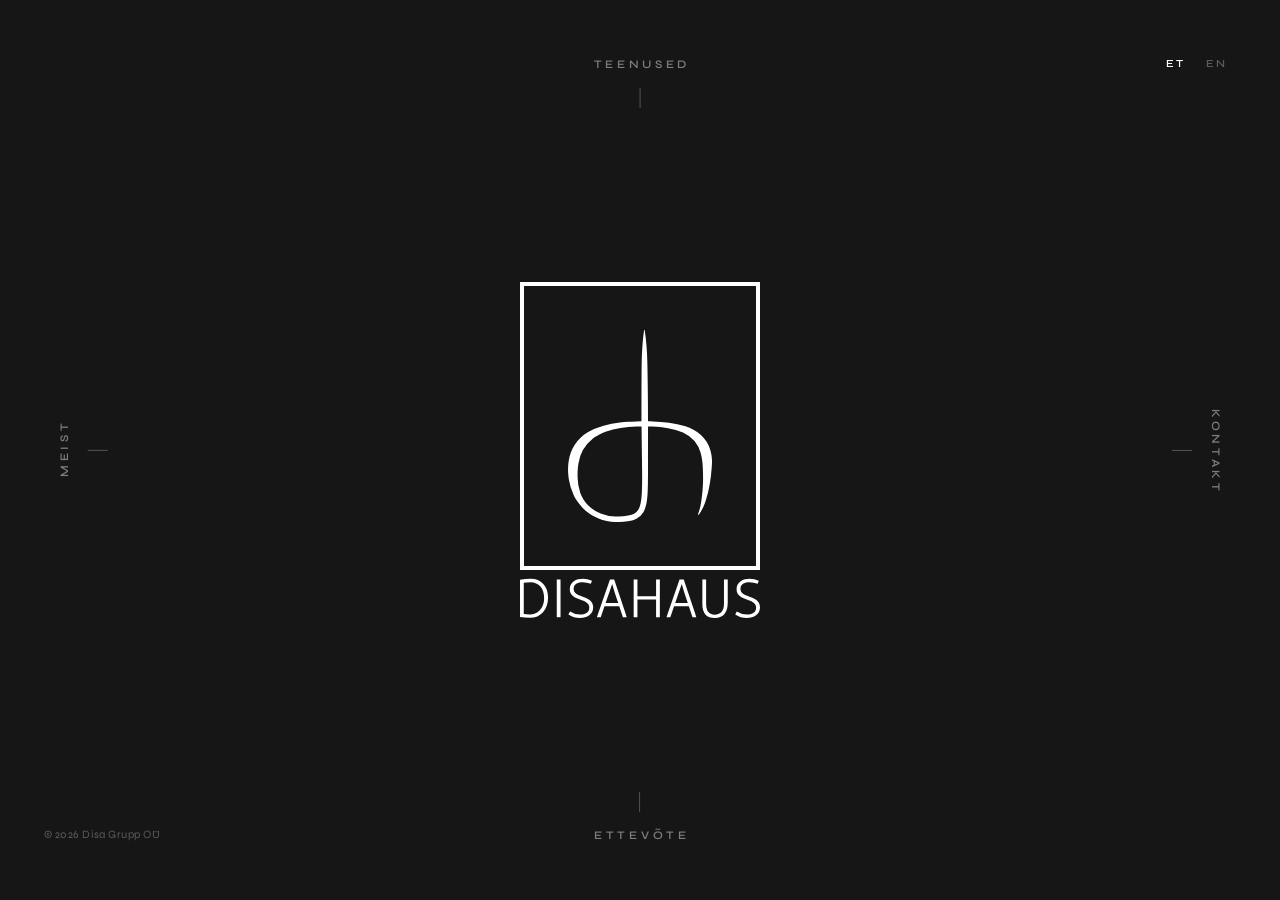
==== index.html @ 63eaeb0c "deploy: disahaus/disahaus-html@aef06e066f032104f80358aa77a74ebd83783faa" ====
<!DOCTYPE html><html lang="et" style="--font-display:&#34;Syne Variable&#34;, &#34;Syne&#34;, sans-serif;--font-heading-weight:600;--font-scale:0.96"> <head><script>(function(){const GTM_ID = "GTM-TJMHKR9";

          (function (w, d, s, l, i) {
            w[l] = w[l] || [];
            w[l].push({ "gtm.start": new Date().getTime(), event: "gtm.js" });
            var f = d.getElementsByTagName(s)[0],
              j = d.createElement(s),
              dl = l != "dataLayer" ? "&l=" + l : "";
            j.async = true;
            j.src = "https://www.googletagmanager.com/gtm.js?id=" + i + dl;
            f.parentNode.insertBefore(j, f);
          })(window, document, "script", "dataLayer", GTM_ID);
        })();</script><meta charset="UTF-8"><meta name="viewport" content="width=device-width, initial-scale=1"><title>Disahaus</title><meta name="description" content="Disahaus loob ruume, kus on hea elada ja töötada."><link rel="canonical" href="https://disahaus.ee/"><link rel="alternate" hreflang="et" href="https://disahaus.ee/"><link rel="alternate" hreflang="en" href="https://disahaus.ee/en/"><link rel="alternate" hreflang="x-default" href="https://disahaus.ee/"><meta name="theme-color" content="#161616"><link rel="icon" href="/favicon.ico" sizes="any"><link rel="apple-touch-icon" href="/apple-touch-icon.png"><link rel="manifest" href="/site.webmanifest"><!-- Link previews (Slack, WhatsApp, LinkedIn, X, …) --><meta property="og:type" content="website"><meta property="og:site_name" content="Disahaus"><meta property="og:title" content="Disahaus"><meta property="og:description" content="Disahaus loob ruume, kus on hea elada ja töötada."><meta property="og:url" content="https://disahaus.ee/"><meta property="og:locale" content="et_EE"><meta property="og:locale:alternate" content="en_US"><meta property="og:image" content="https://disahaus.ee/og-image.jpg"><meta property="og:image:width" content="1200"><meta property="og:image:height" content="630"><meta property="og:image:alt" content="Disahausi logo tumedal hõljuval kuubil"><meta name="twitter:card" content="summary_large_image"><script type="application/ld+json">{"@context":"https://schema.org","@type":"Organization","name":"Disahaus","legalName":"Disa Grupp OÜ","description":"Disahaus loob ruume, kus on hea elada ja töötada.","url":"https://disahaus.ee/","logo":"https://disahaus.ee/icon-512.png","email":"info@disahaus.ee","telephone":"+372 5919 7077","foundingDate":"2017","address":{"@type":"PostalAddress","addressCountry":"EE"},"identifier":{"@type":"PropertyValue","propertyID":"Estonian Business Register code","value":"14190518"}}</script><meta name="generator" content="Astro v5.7.4"><link rel="stylesheet" href="/_astro/index.DnVBqTei.css"></head> <body> <noscript> <iframe src="https://www.googletagmanager.com/ns.html?id=GTM-TJMHKR9" height="0" width="0" style="display:none;visibility:hidden"></iframe> </noscript>  <style>astro-island,astro-slot,astro-static-slot{display:contents}</style><script>(()=>{var e=async t=>{await(await t())()};(self.Astro||(self.Astro={})).load=e;window.dispatchEvent(new Event("astro:load"));})();;(()=>{var A=Object.defineProperty;var g=(i,o,a)=>o in i?A(i,o,{enumerable:!0,configurable:!0,writable:!0,value:a}):i[o]=a;var d=(i,o,a)=>g(i,typeof o!="symbol"?o+"":o,a);{let i={0:t=>m(t),1:t=>a(t),2:t=>new RegExp(t),3:t=>new Date(t),4:t=>new Map(a(t)),5:t=>new Set(a(t)),6:t=>BigInt(t),7:t=>new URL(t),8:t=>new Uint8Array(t),9:t=>new Uint16Array(t),10:t=>new Uint32Array(t),11:t=>1/0*t},o=t=>{let[l,e]=t;return l in i?i[l](e):void 0},a=t=>t.map(o),m=t=>typeof t!="object"||t===null?t:Object.fromEntries(Object.entries(t).map(([l,e])=>[l,o(e)]));class y extends HTMLElement{constructor(){super(...arguments);d(this,"Component");d(this,"hydrator");d(this,"hydrate",async()=>{var b;if(!this.hydrator||!this.isConnected)return;let e=(b=this.parentElement)==null?void 0:b.closest("astro-island[ssr]");if(e){e.addEventListener("astro:hydrate",this.hydrate,{once:!0});return}let c=this.querySelectorAll("astro-slot"),n={},h=this.querySelectorAll("template[data-astro-template]");for(let r of h){let s=r.closest(this.tagName);s!=null&&s.isSameNode(this)&&(n[r.getAttribute("data-astro-template")||"default"]=r.innerHTML,r.remove())}for(let r of c){let s=r.closest(this.tagName);s!=null&&s.isSameNode(this)&&(n[r.getAttribute("name")||"default"]=r.innerHTML)}let p;try{p=this.hasAttribute("props")?m(JSON.parse(this.getAttribute("props"))):{}}catch(r){let s=this.getAttribute("component-url")||"<unknown>",v=this.getAttribute("component-export");throw v&&(s+=` (export ${v})`),console.error(`[hydrate] Error parsing props for component ${s}`,this.getAttribute("props"),r),r}let u;await this.hydrator(this)(this.Component,p,n,{client:this.getAttribute("client")}),this.removeAttribute("ssr"),this.dispatchEvent(new CustomEvent("astro:hydrate"))});d(this,"unmount",()=>{this.isConnected||this.dispatchEvent(new CustomEvent("astro:unmount"))})}disconnectedCallback(){document.removeEventListener("astro:after-swap",this.unmount),document.addEventListener("astro:after-swap",this.unmount,{once:!0})}connectedCallback(){if(!this.hasAttribute("await-children")||document.readyState==="interactive"||document.readyState==="complete")this.childrenConnectedCallback();else{let e=()=>{document.removeEventListener("DOMContentLoaded",e),c.disconnect(),this.childrenConnectedCallback()},c=new MutationObserver(()=>{var n;((n=this.lastChild)==null?void 0:n.nodeType)===Node.COMMENT_NODE&&this.lastChild.nodeValue==="astro:end"&&(this.lastChild.remove(),e())});c.observe(this,{childList:!0}),document.addEventListener("DOMContentLoaded",e)}}async childrenConnectedCallback(){let e=this.getAttribute("before-hydration-url");e&&await import(e),this.start()}async start(){let e=JSON.parse(this.getAttribute("opts")),c=this.getAttribute("client");if(Astro[c]===void 0){window.addEventListener(`astro:${c}`,()=>this.start(),{once:!0});return}try{await Astro[c](async()=>{let n=this.getAttribute("renderer-url"),[h,{default:p}]=await Promise.all([import(this.getAttribute("component-url")),n?import(n):()=>()=>{}]),u=this.getAttribute("component-export")||"default";if(!u.includes("."))this.Component=h[u];else{this.Component=h;for(let f of u.split("."))this.Component=this.Component[f]}return this.hydrator=p,this.hydrate},e,this)}catch(n){console.error(`[astro-island] Error hydrating ${this.getAttribute("component-url")}`,n)}}attributeChangedCallback(){this.hydrate()}}d(y,"observedAttributes",["props"]),customElements.get("astro-island")||customElements.define("astro-island",y)}})();</script><astro-island uid="Z2oBciY" prefix="v0" component-url="/_astro/FrontPageScreen.B-1wDxOH.js" component-export="default" renderer-url="/_astro/client.CMBgocMA.js" props="{&quot;locale&quot;:[0,&quot;et&quot;]}" ssr client="load" opts="{&quot;name&quot;:&quot;FrontPageScreen&quot;,&quot;value&quot;:true}" await-children><div class="stage"><canvas style="cursor:default;" class="stage__canvas" aria-hidden="true"></canvas><!----><div class="sr-only"><h1>Disahaus</h1><!--[--><section id="face-services"><h2>Teenused</h2><!--[--><!--[--><p>Peatselt tulekul.</p><!--]--><!--]--></section><section id="face-about"><h2>Meist</h2><!--[--><!--[--><p>Disahaus loob ruume, kus on hea elada ja töötada.</p><!--]--><!--]--></section><section id="face-contact"><h2>Kontakt</h2><!--[--><!--[--><p><a href="mailto:info@disahaus.ee">info@disahaus.ee</a></p><!--]--><!--[--><p><a href="tel:+37259197077">+372 5919 7077</a></p><!--]--><!--]--></section><section id="face-company"><h2>Ettevõte</h2><!--[--><!--[--><p>Disa Grupp OÜ</p><!--]--><!--[--><p>Registrikood 14190518</p><!--]--><!--[--><p>Asutatud 2017 · Eesti</p><!--]--><!--]--></section><!--]--></div><nav class="ui" aria-label="Peamenüü"><!--[--><button type="button" class="ui__item--top ui__item" aria-pressed="false" aria-controls="face-services"><span class="ui__label">Teenused</span></button><button type="button" class="ui__item--left ui__item" aria-pressed="false" aria-controls="face-about"><span class="ui__label">Meist</span></button><button type="button" class="ui__item--right ui__item" aria-pressed="false" aria-controls="face-contact"><span class="ui__label">Kontakt</span></button><button type="button" class="ui__item--bottom ui__item" aria-pressed="false" aria-controls="face-company"><span class="ui__label">Ettevõte</span></button><!--]--></nav><nav class="lang" aria-label="Keel"><!--[--><a class="is-active lang__item" href="/" hreflang="et" lang="et" aria-current="true">ET</a><a class="lang__item" href="/en/" hreflang="en" lang="en">EN</a><!--]--></nav><div class="time" role="group" aria-label="Kellaaeg"><!--[--><button type="button" class="time__item" aria-pressed="false" aria-label="Hommik" title="Hommik"><svg viewBox="0 0 24 24" aria-hidden="true"><path d="M3 18.5H21"></path><path d="M7.5 18.5A4.5 4.5 0 0 1 16.5 18.5M12 5V11M9.5 7.5L12 5L14.5 7.5"></path></svg></button><button type="button" class="time__item" aria-pressed="false" aria-label="Keskpäev" title="Keskpäev"><svg viewBox="0 0 24 24" aria-hidden="true"><path d="M3 18.5H21"></path><path d="M12 6.5A4 4 0 1 1 11.99 6.5Z"></path></svg></button><button type="button" class="time__item" aria-pressed="false" aria-label="Õhtu" title="Õhtu"><svg viewBox="0 0 24 24" aria-hidden="true"><path d="M3 18.5H21"></path><path d="M7.5 18.5A4.5 4.5 0 0 1 16.5 18.5M12 5V11M9.5 8.5L12 11L14.5 8.5"></path></svg></button><button type="button" class="is-active time__item" aria-pressed="true" aria-label="Öö" title="Öö"><svg viewBox="0 0 24 24" aria-hidden="true"><path d="M3 18.5H21"></path><path d="M14 5.5A5 5 0 1 0 17.5 13.5A4 4 0 0 1 14 5.5Z"></path></svg></button><!--]--></div><p class="ui__copyright">© 2026 Disa Grupp OÜ</p></div><!--astro:end--></astro-island>  </body></html>
---- _astro/index.DnVBqTei.css ----
@charset "UTF-8";@font-face{font-family:Syne Variable;font-style:normal;font-display:swap;font-weight:400 800;src:url(/_astro/syne-greek-wght-normal.5tOOQDeJ.woff2) format("woff2-variations");unicode-range:U+0370-0377,U+037A-037F,U+0384-038A,U+038C,U+038E-03A1,U+03A3-03FF}@font-face{font-family:Syne Variable;font-style:normal;font-display:swap;font-weight:400 800;src:url(/_astro/syne-latin-ext-wght-normal.JjI8ZrW1.woff2) format("woff2-variations");unicode-range:U+0100-02BA,U+02BD-02C5,U+02C7-02CC,U+02CE-02D7,U+02DD-02FF,U+0304,U+0308,U+0329,U+1D00-1DBF,U+1E00-1E9F,U+1EF2-1EFF,U+2020,U+20A0-20AB,U+20AD-20C0,U+2113,U+2C60-2C7F,U+A720-A7FF}@font-face{font-family:Syne Variable;font-style:normal;font-display:swap;font-weight:400 800;src:url(/_astro/syne-latin-wght-normal.BVsvWWA4.woff2) format("woff2-variations");unicode-range:U+0000-00FF,U+0131,U+0152-0153,U+02BB-02BC,U+02C6,U+02DA,U+02DC,U+0304,U+0308,U+0329,U+2000-206F,U+20AC,U+2122,U+2191,U+2193,U+2212,U+2215,U+FEFF,U+FFFD}/*! tailwindcss v4.1.4 | MIT License | https://tailwindcss.com */@layer properties{@supports (((-webkit-hyphens:none)) and (not (margin-trim:inline))) or ((-moz-orient:inline) and (not (color:rgb(from red r g b)))){*,:before,:after,::backdrop{--tw-rotate-x:initial;--tw-rotate-y:initial;--tw-rotate-z:initial;--tw-skew-x:initial;--tw-skew-y:initial;--tw-border-style:solid;--tw-shadow:0 0 #0000;--tw-shadow-color:initial;--tw-shadow-alpha:100%;--tw-inset-shadow:0 0 #0000;--tw-inset-shadow-color:initial;--tw-inset-shadow-alpha:100%;--tw-ring-color:initial;--tw-ring-shadow:0 0 #0000;--tw-inset-ring-color:initial;--tw-inset-ring-shadow:0 0 #0000;--tw-ring-inset:initial;--tw-ring-offset-width:0px;--tw-ring-offset-color:#fff;--tw-ring-offset-shadow:0 0 #0000;--tw-outline-style:solid;--tw-blur:initial;--tw-brightness:initial;--tw-contrast:initial;--tw-grayscale:initial;--tw-hue-rotate:initial;--tw-invert:initial;--tw-opacity:initial;--tw-saturate:initial;--tw-sepia:initial;--tw-drop-shadow:initial;--tw-drop-shadow-color:initial;--tw-drop-shadow-alpha:100%;--tw-drop-shadow-size:initial;--tw-ease:initial}}}@layer theme{:root,:host{--font-sans:ui-sans-serif,system-ui,sans-serif,"Apple Color Emoji","Segoe UI Emoji","Segoe UI Symbol","Noto Color Emoji";--font-mono:ui-monospace,SFMono-Regular,Menlo,Monaco,Consolas,"Liberation Mono","Courier New",monospace;--ease-out:cubic-bezier(0,0,.2,1);--default-transition-duration:.15s;--default-transition-timing-function:cubic-bezier(.4,0,.2,1);--default-font-family:var(--font-sans);--default-mono-font-family:var(--font-mono)}}@layer base{*,:after,:before,::backdrop{box-sizing:border-box;border:0 solid;margin:0;padding:0}::file-selector-button{box-sizing:border-box;border:0 solid;margin:0;padding:0}html,:host{-webkit-text-size-adjust:100%;tab-size:4;line-height:1.5;font-family:var(--default-font-family,ui-sans-serif,system-ui,sans-serif,"Apple Color Emoji","Segoe UI Emoji","Segoe UI Symbol","Noto Color Emoji");font-feature-settings:var(--default-font-feature-settings,normal);font-variation-settings:var(--default-font-variation-settings,normal);-webkit-tap-highlight-color:transparent}hr{height:0;color:inherit;border-top-width:1px}abbr:where([title]){-webkit-text-decoration:underline dotted;text-decoration:underline dotted}h1,h2,h3,h4,h5,h6{font-size:inherit;font-weight:inherit}a{color:inherit;-webkit-text-decoration:inherit;text-decoration:inherit}b,strong{font-weight:bolder}code,kbd,samp,pre{font-family:var(--default-mono-font-family,ui-monospace,SFMono-Regular,Menlo,Monaco,Consolas,"Liberation Mono","Courier New",monospace);font-feature-settings:var(--default-mono-font-feature-settings,normal);font-variation-settings:var(--default-mono-font-variation-settings,normal);font-size:1em}small{font-size:80%}sub,sup{vertical-align:baseline;font-size:75%;line-height:0;position:relative}sub{bottom:-.25em}sup{top:-.5em}table{text-indent:0;border-color:inherit;border-collapse:collapse}:-moz-focusring{outline:auto}progress{vertical-align:baseline}summary{display:list-item}ol,ul,menu{list-style:none}img,svg,video,canvas,audio,iframe,embed,object{vertical-align:middle;display:block}img,video{max-width:100%;height:auto}button,input,select,optgroup,textarea{font:inherit;font-feature-settings:inherit;font-variation-settings:inherit;letter-spacing:inherit;color:inherit;opacity:1;background-color:#0000;border-radius:0}::file-selector-button{font:inherit;font-feature-settings:inherit;font-variation-settings:inherit;letter-spacing:inherit;color:inherit;opacity:1;background-color:#0000;border-radius:0}:where(select:is([multiple],[size])) optgroup{font-weight:bolder}:where(select:is([multiple],[size])) optgroup option{padding-inline-start:20px}::file-selector-button{margin-inline-end:4px}::placeholder{opacity:1}@supports (not ((-webkit-appearance:-apple-pay-button))) or (contain-intrinsic-size:1px){::placeholder{color:currentColor}@supports (color:color-mix(in lab,red,red)){::placeholder{color:color-mix(in oklab,currentcolor 50%,transparent)}}}textarea{resize:vertical}::-webkit-search-decoration{-webkit-appearance:none}::-webkit-date-and-time-value{min-height:1lh;text-align:inherit}::-webkit-datetime-edit{display:inline-flex}::-webkit-datetime-edit-fields-wrapper{padding:0}::-webkit-datetime-edit{padding-block:0}::-webkit-datetime-edit-year-field{padding-block:0}::-webkit-datetime-edit-month-field{padding-block:0}::-webkit-datetime-edit-day-field{padding-block:0}::-webkit-datetime-edit-hour-field{padding-block:0}::-webkit-datetime-edit-minute-field{padding-block:0}::-webkit-datetime-edit-second-field{padding-block:0}::-webkit-datetime-edit-millisecond-field{padding-block:0}::-webkit-datetime-edit-meridiem-field{padding-block:0}:-moz-ui-invalid{box-shadow:none}button,input:where([type=button],[type=reset],[type=submit]){appearance:button}::file-selector-button{appearance:button}::-webkit-inner-spin-button{height:auto}::-webkit-outer-spin-button{height:auto}[hidden]:where(:not([hidden=until-found])){display:none!important}}@layer components;@layer utilities{.collapse{visibility:collapse}.invisible{visibility:hidden}.visible{visibility:visible}.sr-only{clip:rect(0,0,0,0);white-space:nowrap;border-width:0;width:1px;height:1px;margin:-1px;padding:0;position:absolute;overflow:hidden}.absolute{position:absolute}.fixed{position:fixed}.relative{position:relative}.static{position:static}.container{width:100%}@media (min-width:40rem){.container{max-width:40rem}}@media (min-width:48rem){.container{max-width:48rem}}@media (min-width:64rem){.container{max-width:64rem}}@media (min-width:80rem){.container{max-width:80rem}}@media (min-width:96rem){.container{max-width:96rem}}.block{display:block}.flex{display:flex}.grid{display:grid}.hidden{display:none}.table{display:table}.grow{flex-grow:1}.transform{transform:var(--tw-rotate-x,)var(--tw-rotate-y,)var(--tw-rotate-z,)var(--tw-skew-x,)var(--tw-skew-y,)}.resize{resize:both}.rounded{border-radius:.25rem}.border{border-style:var(--tw-border-style);border-width:1px}.shadow{--tw-shadow:0 1px 3px 0 var(--tw-shadow-color,#0000001a),0 1px 2px -1px var(--tw-shadow-color,#0000001a);box-shadow:var(--tw-inset-shadow),var(--tw-inset-ring-shadow),var(--tw-ring-offset-shadow),var(--tw-ring-shadow),var(--tw-shadow)}.outline{outline-style:var(--tw-outline-style);outline-width:1px}.blur{--tw-blur:blur(8px);filter:var(--tw-blur,)var(--tw-brightness,)var(--tw-contrast,)var(--tw-grayscale,)var(--tw-hue-rotate,)var(--tw-invert,)var(--tw-saturate,)var(--tw-sepia,)var(--tw-drop-shadow,)}.filter{filter:var(--tw-blur,)var(--tw-brightness,)var(--tw-contrast,)var(--tw-grayscale,)var(--tw-hue-rotate,)var(--tw-invert,)var(--tw-saturate,)var(--tw-sepia,)var(--tw-drop-shadow,)}.transition{transition-property:color,background-color,border-color,outline-color,text-decoration-color,fill,stroke,--tw-gradient-from,--tw-gradient-via,--tw-gradient-to,opacity,box-shadow,transform,translate,scale,rotate,filter,-webkit-backdrop-filter,backdrop-filter;transition-timing-function:var(--tw-ease,var(--default-transition-timing-function));transition-duration:var(--tw-duration,var(--default-transition-duration))}.ease-out{--tw-ease:var(--ease-out);transition-timing-function:var(--ease-out)}}@property --tw-rotate-x{syntax:"*";inherits:false}@property --tw-rotate-y{syntax:"*";inherits:false}@property --tw-rotate-z{syntax:"*";inherits:false}@property --tw-skew-x{syntax:"*";inherits:false}@property --tw-skew-y{syntax:"*";inherits:false}@property --tw-border-style{syntax:"*";inherits:false;initial-value:solid}@property --tw-shadow{syntax:"*";inherits:false;initial-value:0 0 #0000}@property --tw-shadow-color{syntax:"*";inherits:false}@property --tw-shadow-alpha{syntax:"<percentage>";inherits:false;initial-value:100%}@property --tw-inset-shadow{syntax:"*";inherits:false;initial-value:0 0 #0000}@property --tw-inset-shadow-color{syntax:"*";inherits:false}@property --tw-inset-shadow-alpha{syntax:"<percentage>";inherits:false;initial-value:100%}@property --tw-ring-color{syntax:"*";inherits:false}@property --tw-ring-shadow{syntax:"*";inherits:false;initial-value:0 0 #0000}@property --tw-inset-ring-color{syntax:"*";inherits:false}@property --tw-inset-ring-shadow{syntax:"*";inherits:false;initial-value:0 0 #0000}@property --tw-ring-inset{syntax:"*";inherits:false}@property --tw-ring-offset-width{syntax:"<length>";inherits:false;initial-value:0}@property --tw-ring-offset-color{syntax:"*";inherits:false;initial-value:#fff}@property --tw-ring-offset-shadow{syntax:"*";inherits:false;initial-value:0 0 #0000}@property --tw-outline-style{syntax:"*";inherits:false;initial-value:solid}@property --tw-blur{syntax:"*";inherits:false}@property --tw-brightness{syntax:"*";inherits:false}@property --tw-contrast{syntax:"*";inherits:false}@property --tw-grayscale{syntax:"*";inherits:false}@property --tw-hue-rotate{syntax:"*";inherits:false}@property --tw-invert{syntax:"*";inherits:false}@property --tw-opacity{syntax:"*";inherits:false}@property --tw-saturate{syntax:"*";inherits:false}@property --tw-sepia{syntax:"*";inherits:false}@property --tw-drop-shadow{syntax:"*";inherits:false}@property --tw-drop-shadow-color{syntax:"*";inherits:false}@property --tw-drop-shadow-alpha{syntax:"<percentage>";inherits:false;initial-value:100%}@property --tw-drop-shadow-size{syntax:"*";inherits:false}@property --tw-ease{syntax:"*";inherits:false}html,body{margin:0;width:100%;height:100%;background:#161616;font-family:var(--font-display);-webkit-font-smoothing:antialiased}.stage{position:fixed;inset:0;overflow:hidden;background:#161616;color:#f2f2f2}.stage__canvas{display:block;width:100%;height:100%;opacity:0;transition:opacity 1.2s ease;touch-action:pinch-zoom}.stage.is-ready .stage__canvas{opacity:1}.stage__fallback{position:absolute;inset:0;display:grid;place-items:center;padding:4rem}.stage__logo{width:min(15rem,50vw);height:auto}.stage__card{display:flex;flex-direction:column;gap:.4rem;max-width:22rem;font-size:1.25rem;font-weight:300}.stage__card a{color:inherit;text-decoration:none}.stage__card a:after{content:" ↗";color:#7d7d7d}.stage__card a:hover:after{color:#fff}.stage__card-heading{margin-bottom:1rem;font-size:.75rem;font-weight:600;letter-spacing:.36em;text-transform:uppercase;color:#7d7d7d}.ui{position:absolute;inset:0;pointer-events:none}.ui__item{position:absolute;display:flex;align-items:center;gap:.9rem;padding:.75rem;font-size:calc(.75rem * var(--font-scale, 1));font-weight:var(--font-heading-weight, 500);letter-spacing:.32em;text-transform:uppercase;color:#7d7d7d;cursor:pointer;pointer-events:auto;opacity:0;transition:color .3s ease,opacity 1s ease .4s}.ui__item:before{content:"";flex:none;width:1.25rem;height:1px;background:currentColor;opacity:.6;transition:width .4s ease}.ui__item:hover,.ui__item:focus-visible,.ui__item.is-active{color:#fff}.ui__item.is-active:before{width:3rem;opacity:1}.ui__item:focus-visible{outline:1px solid #666;outline-offset:2px}.ui__item--top{top:clamp(1.25rem,3.5vw,2.75rem);left:50%;flex-direction:column-reverse;translate:-50% 0}.ui__item--bottom{bottom:clamp(1.25rem,3.5vw,2.75rem);left:50%;flex-direction:column;translate:-50% 0}.ui__item--top:before,.ui__item--bottom:before{width:1px;height:1.25rem;transition:height .4s ease}.ui__item--top.is-active:before,.ui__item--bottom.is-active:before{width:1px;height:3rem}.ui__item--left,.ui__item--right{top:50%;writing-mode:vertical-rl;flex-direction:column-reverse;translate:0 -50%}.ui__item--left{left:clamp(1.25rem,3.5vw,2.75rem);rotate:180deg}.ui__item--right{right:clamp(1.25rem,3.5vw,2.75rem)}.ui__label{margin-inline-end:-.32em}.ui__copyright{position:absolute;left:clamp(1.25rem,3.5vw,2.75rem);bottom:clamp(1.25rem,3.5vw,2.75rem);margin:0;padding-block:.75rem;font-size:.7rem;letter-spacing:.04em;color:#5c5c5c;pointer-events:none;opacity:0;transition:opacity 1s ease .6s}.lang{position:absolute;top:clamp(1.25rem,3.5vw,2.75rem);right:clamp(1.25rem,3.5vw,2.75rem);display:flex;gap:.25rem;opacity:0;transition:opacity 1s ease .4s}.lang__item{padding:.75rem .5rem;font-size:calc(.7rem * var(--font-scale, 1));font-weight:var(--font-heading-weight, 500);letter-spacing:.24em;color:#5c5c5c;text-decoration:none;transition:color .3s ease}.lang__item:hover,.lang__item:focus-visible,.lang__item.is-active{color:#fff}.lang__item:focus-visible{outline:1px solid #666;outline-offset:2px}.time{position:absolute;right:clamp(1.25rem,3.5vw,2.75rem);bottom:clamp(1.25rem,3.5vw,2.75rem);display:flex;gap:.125rem;opacity:0;transition:opacity 1s ease .6s}.time__item{display:grid;place-items:center;width:2rem;height:2.5rem;padding:0;border:0;background:none;color:#5c5c5c;cursor:pointer;transition:color .3s ease}.time__item:hover,.time__item:focus-visible,.time__item.is-active{color:#fff}.time__item:focus-visible{outline:1px solid #666;outline-offset:2px}.time__item svg{width:1.25rem;height:1.25rem;fill:none;stroke:currentColor;stroke-width:1.25;stroke-linecap:square;stroke-linejoin:miter}.is-ready .ui__item,.is-ready .ui__copyright,.is-ready .lang,.is-ready .time{opacity:1}@media (max-width: 640px){.ui__copyright{left:50%;bottom:.25rem;translate:-50% 0;font-size:.6rem}.ui__item--bottom{bottom:calc(clamp(1.25rem,3.5vw,2.75rem) + 1rem)}.time{flex-direction:column}}@media (prefers-reduced-motion: reduce){.stage__canvas,.ui__item,.ui__item:before,.ui__copyright,.lang,.time,.time__item{transition:none}}
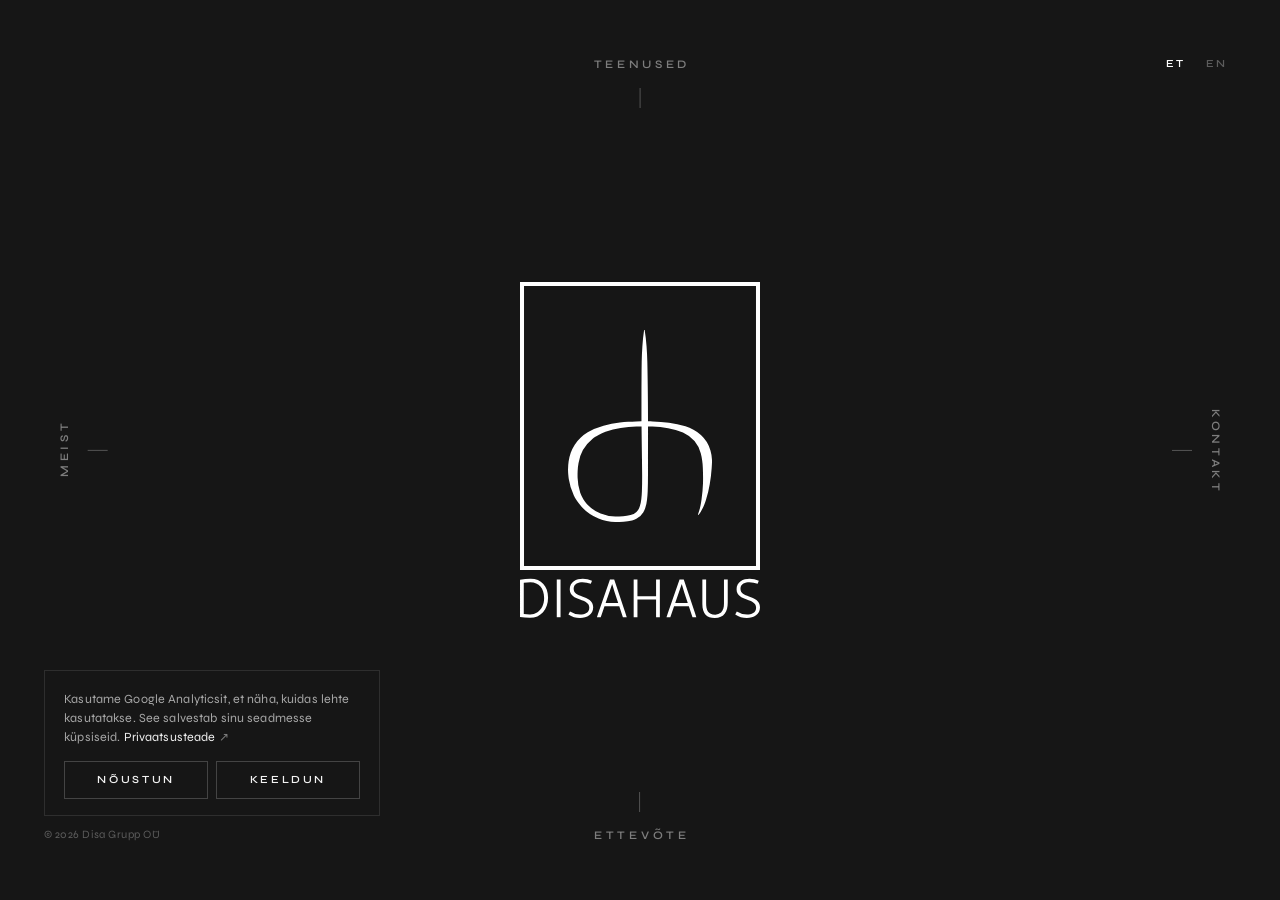
==== commit ee2290df: "deploy: disahaus/disahaus-web@a38cd6db5495584c739d2ee27eb7e19dd32c55ba" ====
--- a/index.html
+++ b/index.html
@@ -1,13 +1,33 @@
 <!DOCTYPE html><html lang="et" style="--font-display:&#34;Syne Variable&#34;, &#34;Syne&#34;, sans-serif;--font-heading-weight:600;--font-scale:0.96"> <head><script>(function(){const GTM_ID = "GTM-TJMHKR9";
+const CONSENT_KEY = "disahaus.consent";
 
-          (function (w, d, s, l, i) {
-            w[l] = w[l] || [];
-            w[l].push({ "gtm.start": new Date().getTime(), event: "gtm.js" });
-            var f = d.getElementsByTagName(s)[0],
-              j = d.createElement(s),
-              dl = l != "dataLayer" ? "&l=" + l : "";
+          // Google Tag Manager (and GA4 inside it) loads only after the visitor
+          // accepts statistics in the consent banner (ConsentBanner.vue), or on
+          // a later visit after accepting. Consent mode starts denied.
+          window.dataLayer = window.dataLayer || [];
+          window.gtag = function () {
+            window.dataLayer.push(arguments);
+          };
+          window.gtag("consent", "default", {
+            ad_storage: "denied",
+            ad_user_data: "denied",
+            ad_personalization: "denied",
+            analytics_storage: "denied",
+          });
+          window.loadAnalytics = function () {
+            if (window.loadAnalytics.done) return;
+            window.loadAnalytics.done = true;
+            window.gtag("consent", "update", { analytics_storage: "granted" });
+            window.dataLayer.push({ "gtm.start": new Date().getTime(), event: "gtm.js" });
+            var j = document.createElement("script");
             j.async = true;
-            j.src = "https://www.googletagmanager.com/gtm.js?id=" + i + dl;
-            f.parentNode.insertBefore(j, f);
-          })(window, document, "script", "dataLayer", GTM_ID);
-        })();</script><meta charset="UTF-8"><meta name="viewport" content="width=device-width, initial-scale=1"><title>Disahaus</title><meta name="description" content="Disahaus loob ruume, kus on hea elada ja töötada."><link rel="canonical" href="https://disahaus.ee/"><link rel="alternate" hreflang="et" href="https://disahaus.ee/"><link rel="alternate" hreflang="en" href="https://disahaus.ee/en/"><link rel="alternate" hreflang="x-default" href="https://disahaus.ee/"><meta name="theme-color" content="#161616"><link rel="icon" href="/favicon.ico" sizes="any"><link rel="apple-touch-icon" href="/apple-touch-icon.png"><link rel="manifest" href="/site.webmanifest"><!-- Link previews (Slack, WhatsApp, LinkedIn, X, …) --><meta property="og:type" content="website"><meta property="og:site_name" content="Disahaus"><meta property="og:title" content="Disahaus"><meta property="og:description" content="Disahaus loob ruume, kus on hea elada ja töötada."><meta property="og:url" content="https://disahaus.ee/"><meta property="og:locale" content="et_EE"><meta property="og:locale:alternate" content="en_US"><meta property="og:image" content="https://disahaus.ee/og-image.jpg"><meta property="og:image:width" content="1200"><meta property="og:image:height" content="630"><meta property="og:image:alt" content="Disahausi logo tumedal hõljuval kuubil"><meta name="twitter:card" content="summary_large_image"><script type="application/ld+json">{"@context":"https://schema.org","@type":"Organization","name":"Disahaus","legalName":"Disa Grupp OÜ","description":"Disahaus loob ruume, kus on hea elada ja töötada.","url":"https://disahaus.ee/","logo":"https://disahaus.ee/icon-512.png","email":"info@disahaus.ee","telephone":"+372 5919 7077","foundingDate":"2017","address":{"@type":"PostalAddress","addressCountry":"EE"},"identifier":{"@type":"PropertyValue","propertyID":"Estonian Business Register code","value":"14190518"}}</script><meta name="generator" content="Astro v5.7.4"><link rel="stylesheet" href="/_astro/index.DnVBqTei.css"></head> <body> <noscript> <iframe src="https://www.googletagmanager.com/ns.html?id=GTM-TJMHKR9" height="0" width="0" style="display:none;visibility:hidden"></iframe> </noscript>  <style>astro-island,astro-slot,astro-static-slot{display:contents}</style><script>(()=>{var e=async t=>{await(await t())()};(self.Astro||(self.Astro={})).load=e;window.dispatchEvent(new Event("astro:load"));})();;(()=>{var A=Object.defineProperty;var g=(i,o,a)=>o in i?A(i,o,{enumerable:!0,configurable:!0,writable:!0,value:a}):i[o]=a;var d=(i,o,a)=>g(i,typeof o!="symbol"?o+"":o,a);{let i={0:t=>m(t),1:t=>a(t),2:t=>new RegExp(t),3:t=>new Date(t),4:t=>new Map(a(t)),5:t=>new Set(a(t)),6:t=>BigInt(t),7:t=>new URL(t),8:t=>new Uint8Array(t),9:t=>new Uint16Array(t),10:t=>new Uint32Array(t),11:t=>1/0*t},o=t=>{let[l,e]=t;return l in i?i[l](e):void 0},a=t=>t.map(o),m=t=>typeof t!="object"||t===null?t:Object.fromEntries(Object.entries(t).map(([l,e])=>[l,o(e)]));class y extends HTMLElement{constructor(){super(...arguments);d(this,"Component");d(this,"hydrator");d(this,"hydrate",async()=>{var b;if(!this.hydrator||!this.isConnected)return;let e=(b=this.parentElement)==null?void 0:b.closest("astro-island[ssr]");if(e){e.addEventListener("astro:hydrate",this.hydrate,{once:!0});return}let c=this.querySelectorAll("astro-slot"),n={},h=this.querySelectorAll("template[data-astro-template]");for(let r of h){let s=r.closest(this.tagName);s!=null&&s.isSameNode(this)&&(n[r.getAttribute("data-astro-template")||"default"]=r.innerHTML,r.remove())}for(let r of c){let s=r.closest(this.tagName);s!=null&&s.isSameNode(this)&&(n[r.getAttribute("name")||"default"]=r.innerHTML)}let p;try{p=this.hasAttribute("props")?m(JSON.parse(this.getAttribute("props"))):{}}catch(r){let s=this.getAttribute("component-url")||"<unknown>",v=this.getAttribute("component-export");throw v&&(s+=` (export ${v})`),console.error(`[hydrate] Error parsing props for component ${s}`,this.getAttribute("props"),r),r}let u;await this.hydrator(this)(this.Component,p,n,{client:this.getAttribute("client")}),this.removeAttribute("ssr"),this.dispatchEvent(new CustomEvent("astro:hydrate"))});d(this,"unmount",()=>{this.isConnected||this.dispatchEvent(new CustomEvent("astro:unmount"))})}disconnectedCallback(){document.removeEventListener("astro:after-swap",this.unmount),document.addEventListener("astro:after-swap",this.unmount,{once:!0})}connectedCallback(){if(!this.hasAttribute("await-children")||document.readyState==="interactive"||document.readyState==="complete")this.childrenConnectedCallback();else{let e=()=>{document.removeEventListener("DOMContentLoaded",e),c.disconnect(),this.childrenConnectedCallback()},c=new MutationObserver(()=>{var n;((n=this.lastChild)==null?void 0:n.nodeType)===Node.COMMENT_NODE&&this.lastChild.nodeValue==="astro:end"&&(this.lastChild.remove(),e())});c.observe(this,{childList:!0}),document.addEventListener("DOMContentLoaded",e)}}async childrenConnectedCallback(){let e=this.getAttribute("before-hydration-url");e&&await import(e),this.start()}async start(){let e=JSON.parse(this.getAttribute("opts")),c=this.getAttribute("client");if(Astro[c]===void 0){window.addEventListener(`astro:${c}`,()=>this.start(),{once:!0});return}try{await Astro[c](async()=>{let n=this.getAttribute("renderer-url"),[h,{default:p}]=await Promise.all([import(this.getAttribute("component-url")),n?import(n):()=>()=>{}]),u=this.getAttribute("component-export")||"default";if(!u.includes("."))this.Component=h[u];else{this.Component=h;for(let f of u.split("."))this.Component=this.Component[f]}return this.hydrator=p,this.hydrate},e,this)}catch(n){console.error(`[astro-island] Error hydrating ${this.getAttribute("component-url")}`,n)}}attributeChangedCallback(){this.hydrate()}}d(y,"observedAttributes",["props"]),customElements.get("astro-island")||customElements.define("astro-island",y)}})();</script><astro-island uid="Z2oBciY" prefix="v0" component-url="/_astro/FrontPageScreen.B-1wDxOH.js" component-export="default" renderer-url="/_astro/client.CMBgocMA.js" props="{&quot;locale&quot;:[0,&quot;et&quot;]}" ssr client="load" opts="{&quot;name&quot;:&quot;FrontPageScreen&quot;,&quot;value&quot;:true}" await-children><div class="stage"><canvas style="cursor:default;" class="stage__canvas" aria-hidden="true"></canvas><!----><div class="sr-only"><h1>Disahaus</h1><!--[--><section id="face-services"><h2>Teenused</h2><!--[--><!--[--><p>Peatselt tulekul.</p><!--]--><!--]--></section><section id="face-about"><h2>Meist</h2><!--[--><!--[--><p>Disahaus loob ruume, kus on hea elada ja töötada.</p><!--]--><!--]--></section><section id="face-contact"><h2>Kontakt</h2><!--[--><!--[--><p><a href="mailto:info@disahaus.ee">info@disahaus.ee</a></p><!--]--><!--[--><p><a href="tel:+37259197077">+372 5919 7077</a></p><!--]--><!--]--></section><section id="face-company"><h2>Ettevõte</h2><!--[--><!--[--><p>Disa Grupp OÜ</p><!--]--><!--[--><p>Registrikood 14190518</p><!--]--><!--[--><p>Asutatud 2017 · Eesti</p><!--]--><!--]--></section><!--]--></div><nav class="ui" aria-label="Peamenüü"><!--[--><button type="button" class="ui__item--top ui__item" aria-pressed="false" aria-controls="face-services"><span class="ui__label">Teenused</span></button><button type="button" class="ui__item--left ui__item" aria-pressed="false" aria-controls="face-about"><span class="ui__label">Meist</span></button><button type="button" class="ui__item--right ui__item" aria-pressed="false" aria-controls="face-contact"><span class="ui__label">Kontakt</span></button><button type="button" class="ui__item--bottom ui__item" aria-pressed="false" aria-controls="face-company"><span class="ui__label">Ettevõte</span></button><!--]--></nav><nav class="lang" aria-label="Keel"><!--[--><a class="is-active lang__item" href="/" hreflang="et" lang="et" aria-current="true">ET</a><a class="lang__item" href="/en/" hreflang="en" lang="en">EN</a><!--]--></nav><div class="time" role="group" aria-label="Kellaaeg"><!--[--><button type="button" class="time__item" aria-pressed="false" aria-label="Hommik" title="Hommik"><svg viewBox="0 0 24 24" aria-hidden="true"><path d="M3 18.5H21"></path><path d="M7.5 18.5A4.5 4.5 0 0 1 16.5 18.5M12 5V11M9.5 7.5L12 5L14.5 7.5"></path></svg></button><button type="button" class="time__item" aria-pressed="false" aria-label="Keskpäev" title="Keskpäev"><svg viewBox="0 0 24 24" aria-hidden="true"><path d="M3 18.5H21"></path><path d="M12 6.5A4 4 0 1 1 11.99 6.5Z"></path></svg></button><button type="button" class="time__item" aria-pressed="false" aria-label="Õhtu" title="Õhtu"><svg viewBox="0 0 24 24" aria-hidden="true"><path d="M3 18.5H21"></path><path d="M7.5 18.5A4.5 4.5 0 0 1 16.5 18.5M12 5V11M9.5 8.5L12 11L14.5 8.5"></path></svg></button><button type="button" class="is-active time__item" aria-pressed="true" aria-label="Öö" title="Öö"><svg viewBox="0 0 24 24" aria-hidden="true"><path d="M3 18.5H21"></path><path d="M14 5.5A5 5 0 1 0 17.5 13.5A4 4 0 0 1 14 5.5Z"></path></svg></button><!--]--></div><p class="ui__copyright">© 2026 Disa Grupp OÜ</p></div><!--astro:end--></astro-island>  </body></html>+            j.src = "https://www.googletagmanager.com/gtm.js?id=" + GTM_ID;
+            document.head.appendChild(j);
+          };
+          try {
+            if (localStorage.getItem(CONSENT_KEY) === "granted") window.loadAnalytics();
+          } catch (e) {}
+        })();</script><meta charset="UTF-8"><meta name="viewport" content="width=device-width, initial-scale=1"><title>Disahaus</title><meta name="description" content="Disahaus loob ruume, kus on hea elada ja töötada."><link rel="canonical" href="https://disahaus.ee/"><link rel="alternate" hreflang="et" href="https://disahaus.ee/"><link rel="alternate" hreflang="en" href="https://disahaus.ee/en/"><link rel="alternate" hreflang="x-default" href="https://disahaus.ee/"><meta name="theme-color" content="#161616"><link rel="icon" href="/favicon.ico" sizes="any"><link rel="apple-touch-icon" href="/apple-touch-icon.png"><link rel="manifest" href="/site.webmanifest"><!-- Link previews (Slack, WhatsApp, LinkedIn, X, …) --><meta property="og:type" content="website"><meta property="og:site_name" content="Disahaus"><meta property="og:title" content="Disahaus"><meta property="og:description" content="Disahaus loob ruume, kus on hea elada ja töötada."><meta property="og:url" content="https://disahaus.ee/"><meta property="og:locale" content="et_EE"><meta property="og:locale:alternate" content="en_US"><meta property="og:image" content="https://disahaus.ee/og-image.jpg"><meta property="og:image:width" content="1200"><meta property="og:image:height" content="630"><meta property="og:image:alt" content="Disahausi logo tumedal hõljuval kuubil"><meta name="twitter:card" content="summary_large_image"><script type="application/ld+json">{"@context":"https://schema.org","@type":"Organization","name":"Disahaus","legalName":"Disa Grupp OÜ","description":"Disahaus loob ruume, kus on hea elada ja töötada.","url":"https://disahaus.ee/","logo":"https://disahaus.ee/icon-512.png","email":"info@disahaus.ee","telephone":"+372 5919 7077","foundingDate":"2017","address":{"@type":"PostalAddress","addressCountry":"EE"},"identifier":{"@type":"PropertyValue","propertyID":"Estonian Business Register code","value":"14190518"}}</script><meta name="generator" content="Astro v5.7.4"><style>@font-face{font-family:Syne Variable;font-style:normal;font-display:swap;font-weight:400 800;src:url(/_astro/syne-greek-wght-normal.5tOOQDeJ.woff2) format("woff2-variations");unicode-range:U+0370-0377,U+037A-037F,U+0384-038A,U+038C,U+038E-03A1,U+03A3-03FF}@font-face{font-family:Syne Variable;font-style:normal;font-display:swap;font-weight:400 800;src:url(/_astro/syne-latin-ext-wght-normal.JjI8ZrW1.woff2) format("woff2-variations");unicode-range:U+0100-02BA,U+02BD-02C5,U+02C7-02CC,U+02CE-02D7,U+02DD-02FF,U+0304,U+0308,U+0329,U+1D00-1DBF,U+1E00-1E9F,U+1EF2-1EFF,U+2020,U+20A0-20AB,U+20AD-20C0,U+2113,U+2C60-2C7F,U+A720-A7FF}@font-face{font-family:Syne Variable;font-style:normal;font-display:swap;font-weight:400 800;src:url(/_astro/syne-latin-wght-normal.BVsvWWA4.woff2) format("woff2-variations");unicode-range:U+0000-00FF,U+0131,U+0152-0153,U+02BB-02BC,U+02C6,U+02DA,U+02DC,U+0304,U+0308,U+0329,U+2000-206F,U+20AC,U+2122,U+2191,U+2193,U+2212,U+2215,U+FEFF,U+FFFD}
+</style>
+<link rel="stylesheet" href="/_astro/index.CRJh5JaQ.css">
+<link rel="stylesheet" href="/_astro/index.DJEhWSGP.css"></head> <body>  <style>astro-island,astro-slot,astro-static-slot{display:contents}</style><script>(()=>{var e=async t=>{await(await t())()};(self.Astro||(self.Astro={})).load=e;window.dispatchEvent(new Event("astro:load"));})();;(()=>{var A=Object.defineProperty;var g=(i,o,a)=>o in i?A(i,o,{enumerable:!0,configurable:!0,writable:!0,value:a}):i[o]=a;var d=(i,o,a)=>g(i,typeof o!="symbol"?o+"":o,a);{let i={0:t=>m(t),1:t=>a(t),2:t=>new RegExp(t),3:t=>new Date(t),4:t=>new Map(a(t)),5:t=>new Set(a(t)),6:t=>BigInt(t),7:t=>new URL(t),8:t=>new Uint8Array(t),9:t=>new Uint16Array(t),10:t=>new Uint32Array(t),11:t=>1/0*t},o=t=>{let[l,e]=t;return l in i?i[l](e):void 0},a=t=>t.map(o),m=t=>typeof t!="object"||t===null?t:Object.fromEntries(Object.entries(t).map(([l,e])=>[l,o(e)]));class y extends HTMLElement{constructor(){super(...arguments);d(this,"Component");d(this,"hydrator");d(this,"hydrate",async()=>{var b;if(!this.hydrator||!this.isConnected)return;let e=(b=this.parentElement)==null?void 0:b.closest("astro-island[ssr]");if(e){e.addEventListener("astro:hydrate",this.hydrate,{once:!0});return}let c=this.querySelectorAll("astro-slot"),n={},h=this.querySelectorAll("template[data-astro-template]");for(let r of h){let s=r.closest(this.tagName);s!=null&&s.isSameNode(this)&&(n[r.getAttribute("data-astro-template")||"default"]=r.innerHTML,r.remove())}for(let r of c){let s=r.closest(this.tagName);s!=null&&s.isSameNode(this)&&(n[r.getAttribute("name")||"default"]=r.innerHTML)}let p;try{p=this.hasAttribute("props")?m(JSON.parse(this.getAttribute("props"))):{}}catch(r){let s=this.getAttribute("component-url")||"<unknown>",v=this.getAttribute("component-export");throw v&&(s+=` (export ${v})`),console.error(`[hydrate] Error parsing props for component ${s}`,this.getAttribute("props"),r),r}let u;await this.hydrator(this)(this.Component,p,n,{client:this.getAttribute("client")}),this.removeAttribute("ssr"),this.dispatchEvent(new CustomEvent("astro:hydrate"))});d(this,"unmount",()=>{this.isConnected||this.dispatchEvent(new CustomEvent("astro:unmount"))})}disconnectedCallback(){document.removeEventListener("astro:after-swap",this.unmount),document.addEventListener("astro:after-swap",this.unmount,{once:!0})}connectedCallback(){if(!this.hasAttribute("await-children")||document.readyState==="interactive"||document.readyState==="complete")this.childrenConnectedCallback();else{let e=()=>{document.removeEventListener("DOMContentLoaded",e),c.disconnect(),this.childrenConnectedCallback()},c=new MutationObserver(()=>{var n;((n=this.lastChild)==null?void 0:n.nodeType)===Node.COMMENT_NODE&&this.lastChild.nodeValue==="astro:end"&&(this.lastChild.remove(),e())});c.observe(this,{childList:!0}),document.addEventListener("DOMContentLoaded",e)}}async childrenConnectedCallback(){let e=this.getAttribute("before-hydration-url");e&&await import(e),this.start()}async start(){let e=JSON.parse(this.getAttribute("opts")),c=this.getAttribute("client");if(Astro[c]===void 0){window.addEventListener(`astro:${c}`,()=>this.start(),{once:!0});return}try{await Astro[c](async()=>{let n=this.getAttribute("renderer-url"),[h,{default:p}]=await Promise.all([import(this.getAttribute("component-url")),n?import(n):()=>()=>{}]),u=this.getAttribute("component-export")||"default";if(!u.includes("."))this.Component=h[u];else{this.Component=h;for(let f of u.split("."))this.Component=this.Component[f]}return this.hydrator=p,this.hydrate},e,this)}catch(n){console.error(`[astro-island] Error hydrating ${this.getAttribute("component-url")}`,n)}}attributeChangedCallback(){this.hydrate()}}d(y,"observedAttributes",["props"]),customElements.get("astro-island")||customElements.define("astro-island",y)}})();</script><astro-island uid="Z2b3srT" prefix="v0" component-url="/_astro/FrontPageScreen.3tp0ZZwO.js" component-export="default" renderer-url="/_astro/client.DsW1PmJT.js" props="{&quot;locale&quot;:[0,&quot;et&quot;]}" ssr client="load" opts="{&quot;name&quot;:&quot;FrontPageScreen&quot;,&quot;value&quot;:true}" await-children><div class="stage"><canvas style="cursor:default;" class="stage__canvas" aria-hidden="true"></canvas><!----><div class="sr-only"><h1>Disahaus</h1><!--[--><section id="face-services"><h2>Teenused</h2><!--[--><!--[--><p>Peatselt tulekul.</p><!--]--><!--]--></section><section id="face-about"><h2>Meist</h2><!--[--><!--[--><p>Disahaus loob ruume, kus on hea elada ja töötada.</p><!--]--><!--]--></section><section id="face-contact"><h2>Kontakt</h2><!--[--><!--[--><p><a href="mailto:info@disahaus.ee">info@disahaus.ee</a></p><!--]--><!--[--><p><a href="tel:+37259197077">+372 5919 7077</a></p><!--]--><!--]--></section><section id="face-company"><h2>Ettevõte</h2><!--[--><!--[--><p>Disa Grupp OÜ</p><!--]--><!--[--><p>Registrikood 14190518</p><!--]--><!--[--><p>Asutatud 2017 · Eesti</p><!--]--><!--]--></section><!--]--></div><nav class="ui" aria-label="Peamenüü"><!--[--><button type="button" class="ui__item--top ui__item" aria-pressed="false" aria-controls="face-services"><span class="ui__label">Teenused</span></button><button type="button" class="ui__item--left ui__item" aria-pressed="false" aria-controls="face-about"><span class="ui__label">Meist</span></button><button type="button" class="ui__item--right ui__item" aria-pressed="false" aria-controls="face-contact"><span class="ui__label">Kontakt</span></button><button type="button" class="ui__item--bottom ui__item" aria-pressed="false" aria-controls="face-company"><span class="ui__label">Ettevõte</span></button><!--]--></nav><nav class="lang" aria-label="Keel"><!--[--><a class="is-active lang__item" href="/" hreflang="et" lang="et" aria-current="true">ET</a><a class="lang__item" href="/en/" hreflang="en" lang="en">EN</a><!--]--></nav><div class="time" role="group" aria-label="Kellaaeg"><!--[--><button type="button" class="time__item" aria-pressed="false" aria-label="Hommik" title="Hommik"><svg viewBox="0 0 24 24" aria-hidden="true"><path d="M3 18.5H21"></path><path d="M7.5 18.5A4.5 4.5 0 0 1 16.5 18.5M12 5V11M9.5 7.5L12 5L14.5 7.5"></path></svg></button><button type="button" class="time__item" aria-pressed="false" aria-label="Keskpäev" title="Keskpäev"><svg viewBox="0 0 24 24" aria-hidden="true"><path d="M3 18.5H21"></path><path d="M12 6.5A4 4 0 1 1 11.99 6.5Z"></path></svg></button><button type="button" class="time__item" aria-pressed="false" aria-label="Õhtu" title="Õhtu"><svg viewBox="0 0 24 24" aria-hidden="true"><path d="M3 18.5H21"></path><path d="M7.5 18.5A4.5 4.5 0 0 1 16.5 18.5M12 5V11M9.5 8.5L12 11L14.5 8.5"></path></svg></button><button type="button" class="is-active time__item" aria-pressed="true" aria-label="Öö" title="Öö"><svg viewBox="0 0 24 24" aria-hidden="true"><path d="M3 18.5H21"></path><path d="M14 5.5A5 5 0 1 0 17.5 13.5A4 4 0 0 1 14 5.5Z"></path></svg></button><!--]--></div><p class="ui__copyright">© 2026 Disa Grupp OÜ</p><!----></div><!--astro:end--></astro-island>  </body></html>
--- a/_astro/index.CRJh5JaQ.css
+++ b/_astro/index.CRJh5JaQ.css
@@ -0,0 +1 @@
+/*! tailwindcss v4.1.4 | MIT License | https://tailwindcss.com */@layer properties{@supports (((-webkit-hyphens:none)) and (not (margin-trim:inline))) or ((-moz-orient:inline) and (not (color:rgb(from red r g b)))){*,:before,:after,::backdrop{--tw-rotate-x:initial;--tw-rotate-y:initial;--tw-rotate-z:initial;--tw-skew-x:initial;--tw-skew-y:initial;--tw-border-style:solid;--tw-shadow:0 0 #0000;--tw-shadow-color:initial;--tw-shadow-alpha:100%;--tw-inset-shadow:0 0 #0000;--tw-inset-shadow-color:initial;--tw-inset-shadow-alpha:100%;--tw-ring-color:initial;--tw-ring-shadow:0 0 #0000;--tw-inset-ring-color:initial;--tw-inset-ring-shadow:0 0 #0000;--tw-ring-inset:initial;--tw-ring-offset-width:0px;--tw-ring-offset-color:#fff;--tw-ring-offset-shadow:0 0 #0000;--tw-outline-style:solid;--tw-blur:initial;--tw-brightness:initial;--tw-contrast:initial;--tw-grayscale:initial;--tw-hue-rotate:initial;--tw-invert:initial;--tw-opacity:initial;--tw-saturate:initial;--tw-sepia:initial;--tw-drop-shadow:initial;--tw-drop-shadow-color:initial;--tw-drop-shadow-alpha:100%;--tw-drop-shadow-size:initial;--tw-backdrop-blur:initial;--tw-backdrop-brightness:initial;--tw-backdrop-contrast:initial;--tw-backdrop-grayscale:initial;--tw-backdrop-hue-rotate:initial;--tw-backdrop-invert:initial;--tw-backdrop-opacity:initial;--tw-backdrop-saturate:initial;--tw-backdrop-sepia:initial}}}@layer theme{:root,:host{--font-sans:ui-sans-serif,system-ui,sans-serif,"Apple Color Emoji","Segoe UI Emoji","Segoe UI Symbol","Noto Color Emoji";--font-mono:ui-monospace,SFMono-Regular,Menlo,Monaco,Consolas,"Liberation Mono","Courier New",monospace;--default-transition-duration:.15s;--default-transition-timing-function:cubic-bezier(.4,0,.2,1);--default-font-family:var(--font-sans);--default-mono-font-family:var(--font-mono)}}@layer base{*,:after,:before,::backdrop{box-sizing:border-box;border:0 solid;margin:0;padding:0}::file-selector-button{box-sizing:border-box;border:0 solid;margin:0;padding:0}html,:host{-webkit-text-size-adjust:100%;tab-size:4;line-height:1.5;font-family:var(--default-font-family,ui-sans-serif,system-ui,sans-serif,"Apple Color Emoji","Segoe UI Emoji","Segoe UI Symbol","Noto Color Emoji");font-feature-settings:var(--default-font-feature-settings,normal);font-variation-settings:var(--default-font-variation-settings,normal);-webkit-tap-highlight-color:transparent}hr{height:0;color:inherit;border-top-width:1px}abbr:where([title]){-webkit-text-decoration:underline dotted;text-decoration:underline dotted}h1,h2,h3,h4,h5,h6{font-size:inherit;font-weight:inherit}a{color:inherit;-webkit-text-decoration:inherit;text-decoration:inherit}b,strong{font-weight:bolder}code,kbd,samp,pre{font-family:var(--default-mono-font-family,ui-monospace,SFMono-Regular,Menlo,Monaco,Consolas,"Liberation Mono","Courier New",monospace);font-feature-settings:var(--default-mono-font-feature-settings,normal);font-variation-settings:var(--default-mono-font-variation-settings,normal);font-size:1em}small{font-size:80%}sub,sup{vertical-align:baseline;font-size:75%;line-height:0;position:relative}sub{bottom:-.25em}sup{top:-.5em}table{text-indent:0;border-color:inherit;border-collapse:collapse}:-moz-focusring{outline:auto}progress{vertical-align:baseline}summary{display:list-item}ol,ul,menu{list-style:none}img,svg,video,canvas,audio,iframe,embed,object{vertical-align:middle;display:block}img,video{max-width:100%;height:auto}button,input,select,optgroup,textarea{font:inherit;font-feature-settings:inherit;font-variation-settings:inherit;letter-spacing:inherit;color:inherit;opacity:1;background-color:#0000;border-radius:0}::file-selector-button{font:inherit;font-feature-settings:inherit;font-variation-settings:inherit;letter-spacing:inherit;color:inherit;opacity:1;background-color:#0000;border-radius:0}:where(select:is([multiple],[size])) optgroup{font-weight:bolder}:where(select:is([multiple],[size])) optgroup option{padding-inline-start:20px}::file-selector-button{margin-inline-end:4px}::placeholder{opacity:1}@supports (not ((-webkit-appearance:-apple-pay-button))) or (contain-intrinsic-size:1px){::placeholder{color:currentColor}@supports (color:color-mix(in lab,red,red)){::placeholder{color:color-mix(in oklab,currentcolor 50%,transparent)}}}textarea{resize:vertical}::-webkit-search-decoration{-webkit-appearance:none}::-webkit-date-and-time-value{min-height:1lh;text-align:inherit}::-webkit-datetime-edit{display:inline-flex}::-webkit-datetime-edit-fields-wrapper{padding:0}::-webkit-datetime-edit{padding-block:0}::-webkit-datetime-edit-year-field{padding-block:0}::-webkit-datetime-edit-month-field{padding-block:0}::-webkit-datetime-edit-day-field{padding-block:0}::-webkit-datetime-edit-hour-field{padding-block:0}::-webkit-datetime-edit-minute-field{padding-block:0}::-webkit-datetime-edit-second-field{padding-block:0}::-webkit-datetime-edit-millisecond-field{padding-block:0}::-webkit-datetime-edit-meridiem-field{padding-block:0}:-moz-ui-invalid{box-shadow:none}button,input:where([type=button],[type=reset],[type=submit]){appearance:button}::file-selector-button{appearance:button}::-webkit-inner-spin-button{height:auto}::-webkit-outer-spin-button{height:auto}[hidden]:where(:not([hidden=until-found])){display:none!important}}@layer components;@layer utilities{.\@container{container-type:inline-size}.collapse{visibility:collapse}.invisible{visibility:hidden}.visible{visibility:visible}.sr-only{clip:rect(0,0,0,0);white-space:nowrap;border-width:0;width:1px;height:1px;margin:-1px;padding:0;position:absolute;overflow:hidden}.fixed{position:fixed}.relative{position:relative}.static{position:static}.container{width:100%}@media (min-width:40rem){.container{max-width:40rem}}@media (min-width:48rem){.container{max-width:48rem}}@media (min-width:64rem){.container{max-width:64rem}}@media (min-width:80rem){.container{max-width:80rem}}@media (min-width:96rem){.container{max-width:96rem}}.block{display:block}.flex{display:flex}.grid{display:grid}.hidden{display:none}.table{display:table}.grow{flex-grow:1}.transform{transform:var(--tw-rotate-x,)var(--tw-rotate-y,)var(--tw-rotate-z,)var(--tw-skew-x,)var(--tw-skew-y,)}.resize{resize:both}.flex-wrap{flex-wrap:wrap}.rounded{border-radius:.25rem}.border{border-style:var(--tw-border-style);border-width:1px}.shadow{--tw-shadow:0 1px 3px 0 var(--tw-shadow-color,#0000001a),0 1px 2px -1px var(--tw-shadow-color,#0000001a);box-shadow:var(--tw-inset-shadow),var(--tw-inset-ring-shadow),var(--tw-ring-offset-shadow),var(--tw-ring-shadow),var(--tw-shadow)}.ring{--tw-ring-shadow:var(--tw-ring-inset,)0 0 0 calc(1px + var(--tw-ring-offset-width))var(--tw-ring-color,currentcolor);box-shadow:var(--tw-inset-shadow),var(--tw-inset-ring-shadow),var(--tw-ring-offset-shadow),var(--tw-ring-shadow),var(--tw-shadow)}.outline{outline-style:var(--tw-outline-style);outline-width:1px}.blur{--tw-blur:blur(8px);filter:var(--tw-blur,)var(--tw-brightness,)var(--tw-contrast,)var(--tw-grayscale,)var(--tw-hue-rotate,)var(--tw-invert,)var(--tw-saturate,)var(--tw-sepia,)var(--tw-drop-shadow,)}.filter{filter:var(--tw-blur,)var(--tw-brightness,)var(--tw-contrast,)var(--tw-grayscale,)var(--tw-hue-rotate,)var(--tw-invert,)var(--tw-saturate,)var(--tw-sepia,)var(--tw-drop-shadow,)}.backdrop-filter{-webkit-backdrop-filter:var(--tw-backdrop-blur,)var(--tw-backdrop-brightness,)var(--tw-backdrop-contrast,)var(--tw-backdrop-grayscale,)var(--tw-backdrop-hue-rotate,)var(--tw-backdrop-invert,)var(--tw-backdrop-opacity,)var(--tw-backdrop-saturate,)var(--tw-backdrop-sepia,);backdrop-filter:var(--tw-backdrop-blur,)var(--tw-backdrop-brightness,)var(--tw-backdrop-contrast,)var(--tw-backdrop-grayscale,)var(--tw-backdrop-hue-rotate,)var(--tw-backdrop-invert,)var(--tw-backdrop-opacity,)var(--tw-backdrop-saturate,)var(--tw-backdrop-sepia,)}.transition{transition-property:color,background-color,border-color,outline-color,text-decoration-color,fill,stroke,--tw-gradient-from,--tw-gradient-via,--tw-gradient-to,opacity,box-shadow,transform,translate,scale,rotate,filter,-webkit-backdrop-filter,backdrop-filter;transition-timing-function:var(--tw-ease,var(--default-transition-timing-function));transition-duration:var(--tw-duration,var(--default-transition-duration))}}@property --tw-rotate-x{syntax:"*";inherits:false}@property --tw-rotate-y{syntax:"*";inherits:false}@property --tw-rotate-z{syntax:"*";inherits:false}@property --tw-skew-x{syntax:"*";inherits:false}@property --tw-skew-y{syntax:"*";inherits:false}@property --tw-border-style{syntax:"*";inherits:false;initial-value:solid}@property --tw-shadow{syntax:"*";inherits:false;initial-value:0 0 #0000}@property --tw-shadow-color{syntax:"*";inherits:false}@property --tw-shadow-alpha{syntax:"<percentage>";inherits:false;initial-value:100%}@property --tw-inset-shadow{syntax:"*";inherits:false;initial-value:0 0 #0000}@property --tw-inset-shadow-color{syntax:"*";inherits:false}@property --tw-inset-shadow-alpha{syntax:"<percentage>";inherits:false;initial-value:100%}@property --tw-ring-color{syntax:"*";inherits:false}@property --tw-ring-shadow{syntax:"*";inherits:false;initial-value:0 0 #0000}@property --tw-inset-ring-color{syntax:"*";inherits:false}@property --tw-inset-ring-shadow{syntax:"*";inherits:false;initial-value:0 0 #0000}@property --tw-ring-inset{syntax:"*";inherits:false}@property --tw-ring-offset-width{syntax:"<length>";inherits:false;initial-value:0}@property --tw-ring-offset-color{syntax:"*";inherits:false;initial-value:#fff}@property --tw-ring-offset-shadow{syntax:"*";inherits:false;initial-value:0 0 #0000}@property --tw-outline-style{syntax:"*";inherits:false;initial-value:solid}@property --tw-blur{syntax:"*";inherits:false}@property --tw-brightness{syntax:"*";inherits:false}@property --tw-contrast{syntax:"*";inherits:false}@property --tw-grayscale{syntax:"*";inherits:false}@property --tw-hue-rotate{syntax:"*";inherits:false}@property --tw-invert{syntax:"*";inherits:false}@property --tw-opacity{syntax:"*";inherits:false}@property --tw-saturate{syntax:"*";inherits:false}@property --tw-sepia{syntax:"*";inherits:false}@property --tw-drop-shadow{syntax:"*";inherits:false}@property --tw-drop-shadow-color{syntax:"*";inherits:false}@property --tw-drop-shadow-alpha{syntax:"<percentage>";inherits:false;initial-value:100%}@property --tw-drop-shadow-size{syntax:"*";inherits:false}@property --tw-backdrop-blur{syntax:"*";inherits:false}@property --tw-backdrop-brightness{syntax:"*";inherits:false}@property --tw-backdrop-contrast{syntax:"*";inherits:false}@property --tw-backdrop-grayscale{syntax:"*";inherits:false}@property --tw-backdrop-hue-rotate{syntax:"*";inherits:false}@property --tw-backdrop-invert{syntax:"*";inherits:false}@property --tw-backdrop-opacity{syntax:"*";inherits:false}@property --tw-backdrop-saturate{syntax:"*";inherits:false}@property --tw-backdrop-sepia{syntax:"*";inherits:false}
--- a/_astro/index.DJEhWSGP.css
+++ b/_astro/index.DJEhWSGP.css
@@ -0,0 +1 @@
+@charset "UTF-8";html,body{margin:0;width:100%;height:100%;background:#161616;font-family:var(--font-display);-webkit-font-smoothing:antialiased}.consent{position:absolute;left:clamp(1.25rem,3.5vw,2.75rem);bottom:calc(clamp(1.25rem,3.5vw,2.75rem) + 2.5rem);width:min(21rem,100% - 2 * clamp(1.25rem,3.5vw,2.75rem));padding:1.1rem 1.2rem 1rem;border:1px solid #2e2e2e;background:#161616;color:#a8a8a8;font-size:.78rem;line-height:1.55;letter-spacing:.01em;animation:consent-in .8s ease 1s both}.consent__text{margin:0}.consent__text a{color:#f2f2f2;text-underline-offset:2px;white-space:nowrap}.consent__text a:after{content:" ↗";color:#7d7d7d}.consent__actions{display:flex;gap:.5rem;margin-top:.9rem}.consent__button{flex:1;padding:.6rem .75rem;border:1px solid #444;background:none;color:#f2f2f2;font:inherit;font-size:.68rem;font-weight:var(--font-heading-weight, 500);letter-spacing:.24em;text-transform:uppercase;cursor:pointer;transition:border-color .3s ease,background-color .3s ease}.consent__button:hover,.consent__button:focus-visible{border-color:#f2f2f2;background:#ffffff0f}.consent__button:focus-visible{outline:1px solid #666;outline-offset:2px}@keyframes consent-in{0%{opacity:0;translate:0 .5rem}}@media (max-width: 640px){.consent{right:clamp(1.25rem,3.5vw,2.75rem);bottom:1.5rem;width:auto}}@media (prefers-reduced-motion: reduce){.consent{animation:none}}.stage{position:fixed;inset:0;overflow:hidden;background:#161616;color:#f2f2f2}.stage__canvas{display:block;width:100%;height:100%;opacity:0;transition:opacity 1.2s ease;touch-action:pinch-zoom}.stage.is-ready .stage__canvas{opacity:1}.stage__fallback{position:absolute;inset:0;display:grid;place-items:center;padding:4rem}.stage__logo{width:min(15rem,50vw);height:auto}.stage__card{display:flex;flex-direction:column;gap:.4rem;max-width:22rem;font-size:1.25rem;font-weight:300}.stage__card a{color:inherit;text-decoration:none}.stage__card a:after{content:" ↗";color:#7d7d7d}.stage__card a:hover:after{color:#fff}.stage__card-heading{margin-bottom:1rem;font-size:.75rem;font-weight:600;letter-spacing:.36em;text-transform:uppercase;color:#7d7d7d}.ui{position:absolute;inset:0;pointer-events:none}.ui__item{position:absolute;display:flex;align-items:center;gap:.9rem;padding:.75rem;font-size:calc(.75rem * var(--font-scale, 1));font-weight:var(--font-heading-weight, 500);letter-spacing:.32em;text-transform:uppercase;color:#7d7d7d;cursor:pointer;pointer-events:auto;opacity:0;transition:color .3s ease,opacity 1s ease .4s}.ui__item:before{content:"";flex:none;width:1.25rem;height:1px;background:currentColor;opacity:.6;transition:width .4s ease}.ui__item:hover,.ui__item:focus-visible,.ui__item.is-active{color:#fff}.ui__item.is-active:before{width:3rem;opacity:1}.ui__item:focus-visible{outline:1px solid #666;outline-offset:2px}.ui__item--top{top:clamp(1.25rem,3.5vw,2.75rem);left:50%;flex-direction:column-reverse;translate:-50% 0}.ui__item--bottom{bottom:clamp(1.25rem,3.5vw,2.75rem);left:50%;flex-direction:column;translate:-50% 0}.ui__item--top:before,.ui__item--bottom:before{width:1px;height:1.25rem;transition:height .4s ease}.ui__item--top.is-active:before,.ui__item--bottom.is-active:before{width:1px;height:3rem}.ui__item--left,.ui__item--right{top:50%;writing-mode:vertical-rl;flex-direction:column-reverse;translate:0 -50%}.ui__item--left{left:clamp(1.25rem,3.5vw,2.75rem);rotate:180deg}.ui__item--right{right:clamp(1.25rem,3.5vw,2.75rem)}.ui__label{margin-inline-end:-.32em}.ui__copyright{position:absolute;left:clamp(1.25rem,3.5vw,2.75rem);bottom:clamp(1.25rem,3.5vw,2.75rem);margin:0;padding-block:.75rem;font-size:.7rem;letter-spacing:.04em;color:#5c5c5c;pointer-events:none;opacity:0;transition:opacity 1s ease .6s}.lang{position:absolute;top:clamp(1.25rem,3.5vw,2.75rem);right:clamp(1.25rem,3.5vw,2.75rem);display:flex;gap:.25rem;opacity:0;transition:opacity 1s ease .4s}.lang__item{padding:.75rem .5rem;font-size:calc(.7rem * var(--font-scale, 1));font-weight:var(--font-heading-weight, 500);letter-spacing:.24em;color:#5c5c5c;text-decoration:none;transition:color .3s ease}.lang__item:hover,.lang__item:focus-visible,.lang__item.is-active{color:#fff}.lang__item:focus-visible{outline:1px solid #666;outline-offset:2px}.time{position:absolute;right:clamp(1.25rem,3.5vw,2.75rem);bottom:clamp(1.25rem,3.5vw,2.75rem);display:flex;gap:.125rem;opacity:0;transition:opacity 1s ease .6s}.time__item{display:grid;place-items:center;width:2rem;height:2.5rem;padding:0;border:0;background:none;color:#5c5c5c;cursor:pointer;transition:color .3s ease}.time__item:hover,.time__item:focus-visible,.time__item.is-active{color:#fff}.time__item:focus-visible{outline:1px solid #666;outline-offset:2px}.time__item svg{width:1.25rem;height:1.25rem;fill:none;stroke:currentColor;stroke-width:1.25;stroke-linecap:square;stroke-linejoin:miter}.is-ready .ui__item,.is-ready .ui__copyright,.is-ready .lang,.is-ready .time{opacity:1}@media (max-width: 640px){.ui__copyright{left:50%;bottom:.25rem;translate:-50% 0;font-size:.6rem}.ui__item--bottom{bottom:calc(clamp(1.25rem,3.5vw,2.75rem) + 1rem)}.time{flex-direction:column}}@media (prefers-reduced-motion: reduce){.stage__canvas,.ui__item,.ui__item:before,.ui__copyright,.lang,.time,.time__item{transition:none}}
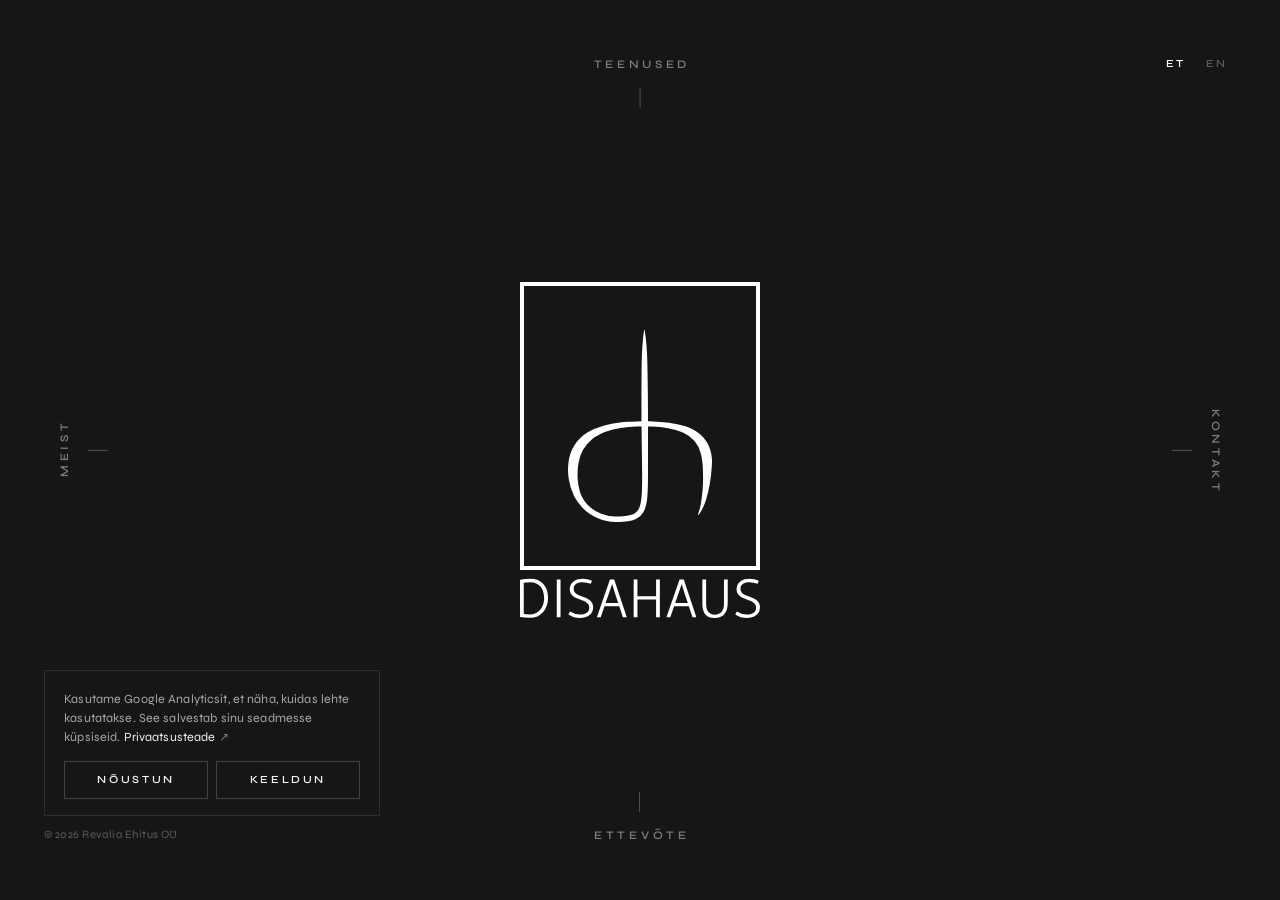
==== commit b89769f9: "deploy: disahaus/disahaus-web@3fb0e60d2d8d014f5d49e6b35a515ffd89e92660" ====
--- a/index.html
+++ b/index.html
@@ -27,7 +27,7 @@
           try {
             if (localStorage.getItem(CONSENT_KEY) === "granted") window.loadAnalytics();
           } catch (e) {}
-        })();</script><meta charset="UTF-8"><meta name="viewport" content="width=device-width, initial-scale=1"><title>Disahaus</title><meta name="description" content="Disahaus loob ruume, kus on hea elada ja töötada."><link rel="canonical" href="https://disahaus.ee/"><link rel="alternate" hreflang="et" href="https://disahaus.ee/"><link rel="alternate" hreflang="en" href="https://disahaus.ee/en/"><link rel="alternate" hreflang="x-default" href="https://disahaus.ee/"><meta name="theme-color" content="#161616"><link rel="icon" href="/favicon.ico" sizes="any"><link rel="apple-touch-icon" href="/apple-touch-icon.png"><link rel="manifest" href="/site.webmanifest"><!-- Link previews (Slack, WhatsApp, LinkedIn, X, …) --><meta property="og:type" content="website"><meta property="og:site_name" content="Disahaus"><meta property="og:title" content="Disahaus"><meta property="og:description" content="Disahaus loob ruume, kus on hea elada ja töötada."><meta property="og:url" content="https://disahaus.ee/"><meta property="og:locale" content="et_EE"><meta property="og:locale:alternate" content="en_US"><meta property="og:image" content="https://disahaus.ee/og-image.jpg"><meta property="og:image:width" content="1200"><meta property="og:image:height" content="630"><meta property="og:image:alt" content="Disahausi logo tumedal hõljuval kuubil"><meta name="twitter:card" content="summary_large_image"><script type="application/ld+json">{"@context":"https://schema.org","@type":"Organization","name":"Disahaus","legalName":"Disa Grupp OÜ","description":"Disahaus loob ruume, kus on hea elada ja töötada.","url":"https://disahaus.ee/","logo":"https://disahaus.ee/icon-512.png","email":"info@disahaus.ee","telephone":"+372 5919 7077","foundingDate":"2017","address":{"@type":"PostalAddress","addressCountry":"EE"},"identifier":{"@type":"PropertyValue","propertyID":"Estonian Business Register code","value":"14190518"}}</script><meta name="generator" content="Astro v5.7.4"><style>@font-face{font-family:Syne Variable;font-style:normal;font-display:swap;font-weight:400 800;src:url(/_astro/syne-greek-wght-normal.5tOOQDeJ.woff2) format("woff2-variations");unicode-range:U+0370-0377,U+037A-037F,U+0384-038A,U+038C,U+038E-03A1,U+03A3-03FF}@font-face{font-family:Syne Variable;font-style:normal;font-display:swap;font-weight:400 800;src:url(/_astro/syne-latin-ext-wght-normal.JjI8ZrW1.woff2) format("woff2-variations");unicode-range:U+0100-02BA,U+02BD-02C5,U+02C7-02CC,U+02CE-02D7,U+02DD-02FF,U+0304,U+0308,U+0329,U+1D00-1DBF,U+1E00-1E9F,U+1EF2-1EFF,U+2020,U+20A0-20AB,U+20AD-20C0,U+2113,U+2C60-2C7F,U+A720-A7FF}@font-face{font-family:Syne Variable;font-style:normal;font-display:swap;font-weight:400 800;src:url(/_astro/syne-latin-wght-normal.BVsvWWA4.woff2) format("woff2-variations");unicode-range:U+0000-00FF,U+0131,U+0152-0153,U+02BB-02BC,U+02C6,U+02DA,U+02DC,U+0304,U+0308,U+0329,U+2000-206F,U+20AC,U+2122,U+2191,U+2193,U+2212,U+2215,U+FEFF,U+FFFD}
+        })();</script><meta charset="UTF-8"><meta name="viewport" content="width=device-width, initial-scale=1"><title>Disahaus</title><meta name="description" content="Disahaus loob ruume, kus on hea elada ja töötada."><link rel="canonical" href="https://disahaus.ee/"><link rel="alternate" hreflang="et" href="https://disahaus.ee/"><link rel="alternate" hreflang="en" href="https://disahaus.ee/en/"><link rel="alternate" hreflang="x-default" href="https://disahaus.ee/"><meta name="theme-color" content="#161616"><link rel="icon" href="/favicon.ico" sizes="any"><link rel="apple-touch-icon" href="/apple-touch-icon.png"><link rel="manifest" href="/site.webmanifest"><!-- Link previews (Slack, WhatsApp, LinkedIn, X, …) --><meta property="og:type" content="website"><meta property="og:site_name" content="Disahaus"><meta property="og:title" content="Disahaus"><meta property="og:description" content="Disahaus loob ruume, kus on hea elada ja töötada."><meta property="og:url" content="https://disahaus.ee/"><meta property="og:locale" content="et_EE"><meta property="og:locale:alternate" content="en_US"><meta property="og:image" content="https://disahaus.ee/og-image.jpg"><meta property="og:image:width" content="1200"><meta property="og:image:height" content="630"><meta property="og:image:alt" content="Disahausi logo tumedal hõljuval kuubil"><meta name="twitter:card" content="summary_large_image"><script type="application/ld+json">{"@context":"https://schema.org","@type":"Organization","name":"Disahaus","legalName":"Revalia Ehitus OÜ","description":"Disahaus loob ruume, kus on hea elada ja töötada.","url":"https://disahaus.ee/","logo":"https://disahaus.ee/icon-512.png","email":"info@disahaus.ee","telephone":"+372 5919 7077","foundingDate":"2017","address":{"@type":"PostalAddress","addressCountry":"EE"},"identifier":{"@type":"PropertyValue","propertyID":"Estonian Business Register code","value":"12707041"}}</script><meta name="generator" content="Astro v5.7.4"><style>@font-face{font-family:Syne Variable;font-style:normal;font-display:swap;font-weight:400 800;src:url(/_astro/syne-greek-wght-normal.5tOOQDeJ.woff2) format("woff2-variations");unicode-range:U+0370-0377,U+037A-037F,U+0384-038A,U+038C,U+038E-03A1,U+03A3-03FF}@font-face{font-family:Syne Variable;font-style:normal;font-display:swap;font-weight:400 800;src:url(/_astro/syne-latin-ext-wght-normal.JjI8ZrW1.woff2) format("woff2-variations");unicode-range:U+0100-02BA,U+02BD-02C5,U+02C7-02CC,U+02CE-02D7,U+02DD-02FF,U+0304,U+0308,U+0329,U+1D00-1DBF,U+1E00-1E9F,U+1EF2-1EFF,U+2020,U+20A0-20AB,U+20AD-20C0,U+2113,U+2C60-2C7F,U+A720-A7FF}@font-face{font-family:Syne Variable;font-style:normal;font-display:swap;font-weight:400 800;src:url(/_astro/syne-latin-wght-normal.BVsvWWA4.woff2) format("woff2-variations");unicode-range:U+0000-00FF,U+0131,U+0152-0153,U+02BB-02BC,U+02C6,U+02DA,U+02DC,U+0304,U+0308,U+0329,U+2000-206F,U+20AC,U+2122,U+2191,U+2193,U+2212,U+2215,U+FEFF,U+FFFD}
 </style>
 <link rel="stylesheet" href="/_astro/index.CRJh5JaQ.css">
-<link rel="stylesheet" href="/_astro/index.DJEhWSGP.css"></head> <body>  <style>astro-island,astro-slot,astro-static-slot{display:contents}</style><script>(()=>{var e=async t=>{await(await t())()};(self.Astro||(self.Astro={})).load=e;window.dispatchEvent(new Event("astro:load"));})();;(()=>{var A=Object.defineProperty;var g=(i,o,a)=>o in i?A(i,o,{enumerable:!0,configurable:!0,writable:!0,value:a}):i[o]=a;var d=(i,o,a)=>g(i,typeof o!="symbol"?o+"":o,a);{let i={0:t=>m(t),1:t=>a(t),2:t=>new RegExp(t),3:t=>new Date(t),4:t=>new Map(a(t)),5:t=>new Set(a(t)),6:t=>BigInt(t),7:t=>new URL(t),8:t=>new Uint8Array(t),9:t=>new Uint16Array(t),10:t=>new Uint32Array(t),11:t=>1/0*t},o=t=>{let[l,e]=t;return l in i?i[l](e):void 0},a=t=>t.map(o),m=t=>typeof t!="object"||t===null?t:Object.fromEntries(Object.entries(t).map(([l,e])=>[l,o(e)]));class y extends HTMLElement{constructor(){super(...arguments);d(this,"Component");d(this,"hydrator");d(this,"hydrate",async()=>{var b;if(!this.hydrator||!this.isConnected)return;let e=(b=this.parentElement)==null?void 0:b.closest("astro-island[ssr]");if(e){e.addEventListener("astro:hydrate",this.hydrate,{once:!0});return}let c=this.querySelectorAll("astro-slot"),n={},h=this.querySelectorAll("template[data-astro-template]");for(let r of h){let s=r.closest(this.tagName);s!=null&&s.isSameNode(this)&&(n[r.getAttribute("data-astro-template")||"default"]=r.innerHTML,r.remove())}for(let r of c){let s=r.closest(this.tagName);s!=null&&s.isSameNode(this)&&(n[r.getAttribute("name")||"default"]=r.innerHTML)}let p;try{p=this.hasAttribute("props")?m(JSON.parse(this.getAttribute("props"))):{}}catch(r){let s=this.getAttribute("component-url")||"<unknown>",v=this.getAttribute("component-export");throw v&&(s+=` (export ${v})`),console.error(`[hydrate] Error parsing props for component ${s}`,this.getAttribute("props"),r),r}let u;await this.hydrator(this)(this.Component,p,n,{client:this.getAttribute("client")}),this.removeAttribute("ssr"),this.dispatchEvent(new CustomEvent("astro:hydrate"))});d(this,"unmount",()=>{this.isConnected||this.dispatchEvent(new CustomEvent("astro:unmount"))})}disconnectedCallback(){document.removeEventListener("astro:after-swap",this.unmount),document.addEventListener("astro:after-swap",this.unmount,{once:!0})}connectedCallback(){if(!this.hasAttribute("await-children")||document.readyState==="interactive"||document.readyState==="complete")this.childrenConnectedCallback();else{let e=()=>{document.removeEventListener("DOMContentLoaded",e),c.disconnect(),this.childrenConnectedCallback()},c=new MutationObserver(()=>{var n;((n=this.lastChild)==null?void 0:n.nodeType)===Node.COMMENT_NODE&&this.lastChild.nodeValue==="astro:end"&&(this.lastChild.remove(),e())});c.observe(this,{childList:!0}),document.addEventListener("DOMContentLoaded",e)}}async childrenConnectedCallback(){let e=this.getAttribute("before-hydration-url");e&&await import(e),this.start()}async start(){let e=JSON.parse(this.getAttribute("opts")),c=this.getAttribute("client");if(Astro[c]===void 0){window.addEventListener(`astro:${c}`,()=>this.start(),{once:!0});return}try{await Astro[c](async()=>{let n=this.getAttribute("renderer-url"),[h,{default:p}]=await Promise.all([import(this.getAttribute("component-url")),n?import(n):()=>()=>{}]),u=this.getAttribute("component-export")||"default";if(!u.includes("."))this.Component=h[u];else{this.Component=h;for(let f of u.split("."))this.Component=this.Component[f]}return this.hydrator=p,this.hydrate},e,this)}catch(n){console.error(`[astro-island] Error hydrating ${this.getAttribute("component-url")}`,n)}}attributeChangedCallback(){this.hydrate()}}d(y,"observedAttributes",["props"]),customElements.get("astro-island")||customElements.define("astro-island",y)}})();</script><astro-island uid="Z2b3srT" prefix="v0" component-url="/_astro/FrontPageScreen.3tp0ZZwO.js" component-export="default" renderer-url="/_astro/client.DsW1PmJT.js" props="{&quot;locale&quot;:[0,&quot;et&quot;]}" ssr client="load" opts="{&quot;name&quot;:&quot;FrontPageScreen&quot;,&quot;value&quot;:true}" await-children><div class="stage"><canvas style="cursor:default;" class="stage__canvas" aria-hidden="true"></canvas><!----><div class="sr-only"><h1>Disahaus</h1><!--[--><section id="face-services"><h2>Teenused</h2><!--[--><!--[--><p>Peatselt tulekul.</p><!--]--><!--]--></section><section id="face-about"><h2>Meist</h2><!--[--><!--[--><p>Disahaus loob ruume, kus on hea elada ja töötada.</p><!--]--><!--]--></section><section id="face-contact"><h2>Kontakt</h2><!--[--><!--[--><p><a href="mailto:info@disahaus.ee">info@disahaus.ee</a></p><!--]--><!--[--><p><a href="tel:+37259197077">+372 5919 7077</a></p><!--]--><!--]--></section><section id="face-company"><h2>Ettevõte</h2><!--[--><!--[--><p>Disa Grupp OÜ</p><!--]--><!--[--><p>Registrikood 14190518</p><!--]--><!--[--><p>Asutatud 2017 · Eesti</p><!--]--><!--]--></section><!--]--></div><nav class="ui" aria-label="Peamenüü"><!--[--><button type="button" class="ui__item--top ui__item" aria-pressed="false" aria-controls="face-services"><span class="ui__label">Teenused</span></button><button type="button" class="ui__item--left ui__item" aria-pressed="false" aria-controls="face-about"><span class="ui__label">Meist</span></button><button type="button" class="ui__item--right ui__item" aria-pressed="false" aria-controls="face-contact"><span class="ui__label">Kontakt</span></button><button type="button" class="ui__item--bottom ui__item" aria-pressed="false" aria-controls="face-company"><span class="ui__label">Ettevõte</span></button><!--]--></nav><nav class="lang" aria-label="Keel"><!--[--><a class="is-active lang__item" href="/" hreflang="et" lang="et" aria-current="true">ET</a><a class="lang__item" href="/en/" hreflang="en" lang="en">EN</a><!--]--></nav><div class="time" role="group" aria-label="Kellaaeg"><!--[--><button type="button" class="time__item" aria-pressed="false" aria-label="Hommik" title="Hommik"><svg viewBox="0 0 24 24" aria-hidden="true"><path d="M3 18.5H21"></path><path d="M7.5 18.5A4.5 4.5 0 0 1 16.5 18.5M12 5V11M9.5 7.5L12 5L14.5 7.5"></path></svg></button><button type="button" class="time__item" aria-pressed="false" aria-label="Keskpäev" title="Keskpäev"><svg viewBox="0 0 24 24" aria-hidden="true"><path d="M3 18.5H21"></path><path d="M12 6.5A4 4 0 1 1 11.99 6.5Z"></path></svg></button><button type="button" class="time__item" aria-pressed="false" aria-label="Õhtu" title="Õhtu"><svg viewBox="0 0 24 24" aria-hidden="true"><path d="M3 18.5H21"></path><path d="M7.5 18.5A4.5 4.5 0 0 1 16.5 18.5M12 5V11M9.5 8.5L12 11L14.5 8.5"></path></svg></button><button type="button" class="is-active time__item" aria-pressed="true" aria-label="Öö" title="Öö"><svg viewBox="0 0 24 24" aria-hidden="true"><path d="M3 18.5H21"></path><path d="M14 5.5A5 5 0 1 0 17.5 13.5A4 4 0 0 1 14 5.5Z"></path></svg></button><!--]--></div><p class="ui__copyright">© 2026 Disa Grupp OÜ</p><!----></div><!--astro:end--></astro-island>  </body></html>+<link rel="stylesheet" href="/_astro/index.DJEhWSGP.css"></head> <body>  <style>astro-island,astro-slot,astro-static-slot{display:contents}</style><script>(()=>{var e=async t=>{await(await t())()};(self.Astro||(self.Astro={})).load=e;window.dispatchEvent(new Event("astro:load"));})();;(()=>{var A=Object.defineProperty;var g=(i,o,a)=>o in i?A(i,o,{enumerable:!0,configurable:!0,writable:!0,value:a}):i[o]=a;var d=(i,o,a)=>g(i,typeof o!="symbol"?o+"":o,a);{let i={0:t=>m(t),1:t=>a(t),2:t=>new RegExp(t),3:t=>new Date(t),4:t=>new Map(a(t)),5:t=>new Set(a(t)),6:t=>BigInt(t),7:t=>new URL(t),8:t=>new Uint8Array(t),9:t=>new Uint16Array(t),10:t=>new Uint32Array(t),11:t=>1/0*t},o=t=>{let[l,e]=t;return l in i?i[l](e):void 0},a=t=>t.map(o),m=t=>typeof t!="object"||t===null?t:Object.fromEntries(Object.entries(t).map(([l,e])=>[l,o(e)]));class y extends HTMLElement{constructor(){super(...arguments);d(this,"Component");d(this,"hydrator");d(this,"hydrate",async()=>{var b;if(!this.hydrator||!this.isConnected)return;let e=(b=this.parentElement)==null?void 0:b.closest("astro-island[ssr]");if(e){e.addEventListener("astro:hydrate",this.hydrate,{once:!0});return}let c=this.querySelectorAll("astro-slot"),n={},h=this.querySelectorAll("template[data-astro-template]");for(let r of h){let s=r.closest(this.tagName);s!=null&&s.isSameNode(this)&&(n[r.getAttribute("data-astro-template")||"default"]=r.innerHTML,r.remove())}for(let r of c){let s=r.closest(this.tagName);s!=null&&s.isSameNode(this)&&(n[r.getAttribute("name")||"default"]=r.innerHTML)}let p;try{p=this.hasAttribute("props")?m(JSON.parse(this.getAttribute("props"))):{}}catch(r){let s=this.getAttribute("component-url")||"<unknown>",v=this.getAttribute("component-export");throw v&&(s+=` (export ${v})`),console.error(`[hydrate] Error parsing props for component ${s}`,this.getAttribute("props"),r),r}let u;await this.hydrator(this)(this.Component,p,n,{client:this.getAttribute("client")}),this.removeAttribute("ssr"),this.dispatchEvent(new CustomEvent("astro:hydrate"))});d(this,"unmount",()=>{this.isConnected||this.dispatchEvent(new CustomEvent("astro:unmount"))})}disconnectedCallback(){document.removeEventListener("astro:after-swap",this.unmount),document.addEventListener("astro:after-swap",this.unmount,{once:!0})}connectedCallback(){if(!this.hasAttribute("await-children")||document.readyState==="interactive"||document.readyState==="complete")this.childrenConnectedCallback();else{let e=()=>{document.removeEventListener("DOMContentLoaded",e),c.disconnect(),this.childrenConnectedCallback()},c=new MutationObserver(()=>{var n;((n=this.lastChild)==null?void 0:n.nodeType)===Node.COMMENT_NODE&&this.lastChild.nodeValue==="astro:end"&&(this.lastChild.remove(),e())});c.observe(this,{childList:!0}),document.addEventListener("DOMContentLoaded",e)}}async childrenConnectedCallback(){let e=this.getAttribute("before-hydration-url");e&&await import(e),this.start()}async start(){let e=JSON.parse(this.getAttribute("opts")),c=this.getAttribute("client");if(Astro[c]===void 0){window.addEventListener(`astro:${c}`,()=>this.start(),{once:!0});return}try{await Astro[c](async()=>{let n=this.getAttribute("renderer-url"),[h,{default:p}]=await Promise.all([import(this.getAttribute("component-url")),n?import(n):()=>()=>{}]),u=this.getAttribute("component-export")||"default";if(!u.includes("."))this.Component=h[u];else{this.Component=h;for(let f of u.split("."))this.Component=this.Component[f]}return this.hydrator=p,this.hydrate},e,this)}catch(n){console.error(`[astro-island] Error hydrating ${this.getAttribute("component-url")}`,n)}}attributeChangedCallback(){this.hydrate()}}d(y,"observedAttributes",["props"]),customElements.get("astro-island")||customElements.define("astro-island",y)}})();</script><astro-island uid="Z1qy80Q" prefix="v0" component-url="/_astro/FrontPageScreen.D3ZcwMZu.js" component-export="default" renderer-url="/_astro/client.DsW1PmJT.js" props="{&quot;locale&quot;:[0,&quot;et&quot;]}" ssr client="load" opts="{&quot;name&quot;:&quot;FrontPageScreen&quot;,&quot;value&quot;:true}" await-children><div class="stage"><canvas style="cursor:default;" class="stage__canvas" aria-hidden="true"></canvas><!----><div class="sr-only"><h1>Disahaus</h1><!--[--><section id="face-services"><h2>Teenused</h2><!--[--><!--[--><p>Peatselt tulekul.</p><!--]--><!--]--></section><section id="face-about"><h2>Meist</h2><!--[--><!--[--><p>Disahaus loob ruume, kus on hea elada ja töötada.</p><!--]--><!--]--></section><section id="face-contact"><h2>Kontakt</h2><!--[--><!--[--><p><a href="mailto:info@disahaus.ee">info@disahaus.ee</a></p><!--]--><!--[--><p><a href="tel:+37259197077">+372 5919 7077</a></p><!--]--><!--]--></section><section id="face-company"><h2>Ettevõte</h2><!--[--><!--[--><p>Revalia Ehitus OÜ</p><!--]--><!--[--><p>Registrikood 12707041</p><!--]--><!--[--><p>Asutatud 2017 · Eesti</p><!--]--><!--]--></section><!--]--></div><nav class="ui" aria-label="Peamenüü"><!--[--><button type="button" class="ui__item--top ui__item" aria-pressed="false" aria-controls="face-services"><span class="ui__label">Teenused</span></button><button type="button" class="ui__item--left ui__item" aria-pressed="false" aria-controls="face-about"><span class="ui__label">Meist</span></button><button type="button" class="ui__item--right ui__item" aria-pressed="false" aria-controls="face-contact"><span class="ui__label">Kontakt</span></button><button type="button" class="ui__item--bottom ui__item" aria-pressed="false" aria-controls="face-company"><span class="ui__label">Ettevõte</span></button><!--]--></nav><nav class="lang" aria-label="Keel"><!--[--><a class="is-active lang__item" href="/" hreflang="et" lang="et" aria-current="true">ET</a><a class="lang__item" href="/en/" hreflang="en" lang="en">EN</a><!--]--></nav><div class="time" role="group" aria-label="Kellaaeg"><!--[--><button type="button" class="time__item" aria-pressed="false" aria-label="Hommik" title="Hommik"><svg viewBox="0 0 24 24" aria-hidden="true"><path d="M3 18.5H21"></path><path d="M7.5 18.5A4.5 4.5 0 0 1 16.5 18.5M12 5V11M9.5 7.5L12 5L14.5 7.5"></path></svg></button><button type="button" class="time__item" aria-pressed="false" aria-label="Keskpäev" title="Keskpäev"><svg viewBox="0 0 24 24" aria-hidden="true"><path d="M3 18.5H21"></path><path d="M12 6.5A4 4 0 1 1 11.99 6.5Z"></path></svg></button><button type="button" class="time__item" aria-pressed="false" aria-label="Õhtu" title="Õhtu"><svg viewBox="0 0 24 24" aria-hidden="true"><path d="M3 18.5H21"></path><path d="M7.5 18.5A4.5 4.5 0 0 1 16.5 18.5M12 5V11M9.5 8.5L12 11L14.5 8.5"></path></svg></button><button type="button" class="is-active time__item" aria-pressed="true" aria-label="Öö" title="Öö"><svg viewBox="0 0 24 24" aria-hidden="true"><path d="M3 18.5H21"></path><path d="M14 5.5A5 5 0 1 0 17.5 13.5A4 4 0 0 1 14 5.5Z"></path></svg></button><!--]--></div><p class="ui__copyright">© 2026 Revalia Ehitus OÜ</p><!----></div><!--astro:end--></astro-island>  </body></html>
